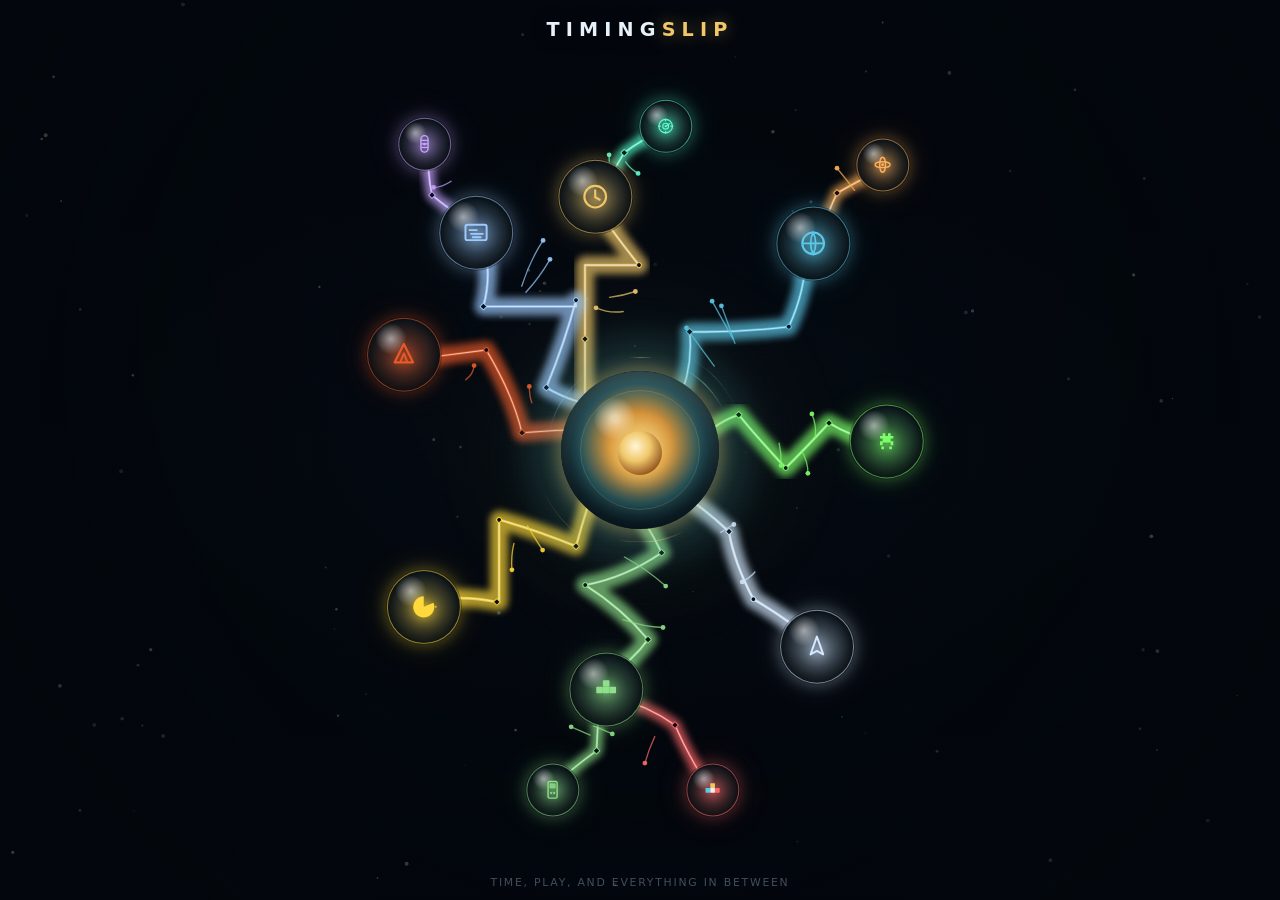
==== living.html @ 0661746f "Add the TimingSlip games site." ====
<!DOCTYPE html>
<html lang="en">
<head>
  <meta charset="UTF-8" />
  <meta name="viewport" content="width=device-width, initial-scale=1, viewport-fit=cover" />
  <meta name="robots" content="noindex, nofollow, noarchive, nosnippet, noimageindex" />
  <meta name="googlebot" content="noindex, nofollow, noarchive, nosnippet, noimageindex" />
  <meta name="description" content="TimingSlip" />
  <meta name="theme-color" content="#03070d" />
  <title>TimingSlip</title>
  <link rel="icon" href="favicon.svg" type="image/svg+xml" />
  <link rel="icon" href="favicon-32.png" type="image/png" sizes="32x32" />
  <link rel="shortcut icon" href="favicon.ico" />
  <link rel="apple-touch-icon" href="apple-touch-icon.png" />
  <style>
    :root {
      --bg: #03070d;
      --text: #e8f0fa;
      --muted: #8aa3bb;
      --accent: #f0c86a;
      --hub: 158px;
      --sat: 74px;
      --r: min(clamp(148px, 28vmin, 270px), calc(50vw - var(--sat) / 2 - 168px), calc(50vh - var(--sat) / 2 - 120px));
      --font: "Segoe UI", system-ui, -apple-system, BlinkMacSystemFont, "Helvetica Neue", sans-serif;
      --safe-t: env(safe-area-inset-top, 0px);
      --safe-b: env(safe-area-inset-bottom, 0px);
      color-scheme: dark;
    }

    *,
    *::before,
    *::after { box-sizing: border-box; }

    html, body {
      margin: 0;
      height: 100%;
      min-height: 100dvh;
      overflow: hidden;
      font-family: var(--font);
      color: var(--text);
      background: var(--bg);
      -webkit-font-smoothing: antialiased;
    }

    .bg-video {
      position: fixed;
      inset: 0;
      width: 100%;
      height: 100%;
      object-fit: cover;
      z-index: 0;
      pointer-events: none;
      opacity: 0.28;
      filter: saturate(0.7) contrast(1.05);
    }

    .bg-wash {
      position: fixed;
      inset: 0;
      z-index: 1;
      pointer-events: none;
      background:
        radial-gradient(ellipse 70% 55% at 50% 48%, rgba(18, 42, 58, 0.15), transparent 58%),
        radial-gradient(circle at 50% 50%, transparent 18%, rgba(3, 7, 13, 0.55) 72%, rgba(3, 7, 13, 0.88) 100%),
        linear-gradient(180deg, rgba(3, 7, 13, 0.35), rgba(3, 7, 13, 0.62));
    }

    .bg-wash::after {
      content: "";
      position: absolute;
      inset: 0;
      opacity: 0.35;
      background-image:
        repeating-linear-gradient(0deg, transparent 0 3px, rgba(90, 160, 190, 0.018) 3px 4px),
        repeating-linear-gradient(90deg, transparent 0 5px, rgba(90, 160, 190, 0.012) 5px 6px);
      mask-image: radial-gradient(circle at 50% 50%, #000 10%, transparent 72%);
    }

    #spores,
    #nervous,
    #probe {
      position: fixed;
      inset: 0;
      width: 100%;
      height: 100%;
      pointer-events: none;
    }

    #spores { z-index: 2; }
    #nervous { z-index: 3; }
    #probe { z-index: 7; }

    .stage {
      position: relative;
      z-index: 4;
      width: 100%;
      height: 100dvh;
      min-height: 100svh;
    }

    .hub {
      position: absolute;
      left: 50%;
      top: 50%;
      width: 0;
      height: 0;
      z-index: 7;
    }

    .hub-orb {
      position: absolute;
      left: 0;
      top: 0;
      width: var(--hub);
      height: var(--hub);
      transform: translate(-50%, -50%) scale(0.72);
      opacity: 0;
      transition: transform 1.1s cubic-bezier(0.16, 1, 0.3, 1), opacity 0.8s ease;
    }

    a.hub-orb {
      display: block;
      color: inherit;
      text-decoration: none;
      cursor: pointer;
    }

    a.hub-orb:visited,
    a.hub-orb:hover,
    a.hub-orb:active {
      color: inherit;
      text-decoration: none;
    }

    a.hub-orb:focus {
      outline: none;
    }

    a.hub-orb:focus-visible {
      outline: 2px solid rgba(240, 200, 106, 0.75);
      outline-offset: 6px;
    }

    body.is-ready .hub-orb,
    .stage.is-ready .hub-orb {
      transform: translate(-50%, -50%) scale(1);
      opacity: 1;
    }

    .hub-corona {
      position: absolute;
      inset: -38%;
      border-radius: 50%;
      background:
        radial-gradient(circle, rgba(240, 200, 106, 0.28) 0%, rgba(70, 180, 190, 0.12) 36%, transparent 68%);
      animation: corona 6.4s ease-in-out infinite;
      pointer-events: none;
    }

    .hub-ring,
    .hub-ring-2 {
      position: absolute;
      border-radius: 50%;
      pointer-events: none;
      border: 1px solid transparent;
    }

    .hub-ring {
      inset: -14px;
      background:
        conic-gradient(from 0deg,
          transparent 0 8%,
          rgba(126, 230, 214, 0.7) 12%,
          transparent 18% 42%,
          rgba(240, 200, 106, 0.75) 48%,
          transparent 54% 78%,
          rgba(110, 180, 255, 0.55) 84%,
          transparent 90%);
      -webkit-mask: radial-gradient(farthest-side, transparent calc(100% - 2px), #000 100%);
              mask: radial-gradient(farthest-side, transparent calc(100% - 2px), #000 100%);
      animation: spin 22s linear infinite;
    }

    .hub-ring-2 {
      inset: -26px;
      background:
        conic-gradient(from 140deg,
          transparent 0 20%,
          rgba(240, 200, 106, 0.35) 24%,
          transparent 30% 68%,
          rgba(90, 210, 200, 0.4) 74%,
          transparent 80%);
      -webkit-mask: radial-gradient(farthest-side, transparent calc(100% - 1.5px), #000 100%);
              mask: radial-gradient(farthest-side, transparent calc(100% - 1.5px), #000 100%);
      animation: spin 38s linear infinite reverse;
      opacity: 0.8;
    }

    .hub-body {
      position: absolute;
      inset: 0;
      border-radius: 50%;
      overflow: hidden;
      background:
        radial-gradient(circle at 34% 30%, rgba(255, 246, 220, 0.7) 0 2%, transparent 14%),
        radial-gradient(circle at 50% 46%, #f4d48a 0%, #d4923a 26%, #24505a 52%, #0a1820 74%, #05090e 100%);
      box-shadow:
        0 0 18px 3px rgba(240, 200, 106, 0.4),
        0 0 64px 16px rgba(64, 170, 180, 0.2),
        0 0 120px 36px rgba(240, 200, 106, 0.08),
        inset 0 -18px 28px rgba(0, 8, 14, 0.45),
        inset 0 10px 18px rgba(255, 236, 190, 0.12);
    }

    .hub-body::after {
      content: "";
      position: absolute;
      inset: 12%;
      border-radius: 50%;
      border: 1px solid rgba(240, 200, 106, 0.18);
      box-shadow: inset 0 0 22px rgba(40, 200, 190, 0.12);
    }

    .hub-core {
      position: absolute;
      left: 50%;
      top: 52%;
      width: 28%;
      height: 28%;
      transform: translate(-50%, -50%);
      border-radius: 50%;
      background:
        radial-gradient(circle at 40% 35%, #fff6d6, #f0c86a 38%, #8a4a18 80%);
      box-shadow:
        0 0 16px 4px rgba(240, 200, 106, 0.7),
        0 0 40px 10px rgba(240, 180, 80, 0.25);
      animation: pulse var(--beat, 3.6s) ease-in-out infinite;
    }

    .hub-speck {
      position: absolute;
      left: 50%;
      top: 50%;
      width: 3px;
      height: 3px;
      border-radius: 50%;
      background: rgba(180, 255, 240, 0.55);
      box-shadow: 0 0 5px rgba(140, 240, 220, 0.45);
      animation: orbit 11s linear infinite;
    }

    .hub-speck:nth-child(2) { animation-duration: 17s; animation-delay: -4s; width: 3px; height: 3px; }
    .hub-speck:nth-child(3) { animation-duration: 13s; animation-delay: -8s; }

    .brand {
      position: absolute;
      left: 50%;
      top: calc(1.15rem + var(--safe-t));
      transform: translateX(-50%);
      text-align: center;
      width: max-content;
      z-index: 7;
      pointer-events: none;
      opacity: 0;
      transition: opacity 0.9s ease 0.35s;
    }

    body.is-ready .brand,
    .stage.is-ready .brand { opacity: 1; }

    .brand h1 {
      margin: 0;
      font-size: clamp(0.86rem, 2.1vw, 1.2rem);
      font-weight: 700;
      letter-spacing: 0.32em;
      text-transform: uppercase;
      text-shadow: 0 2px 16px rgba(0, 0, 0, 0.7);
    }

    .brand h1 span {
      color: var(--accent);
      text-shadow: 0 0 16px rgba(240, 200, 106, 0.45);
    }

    .constellation {
      position: absolute;
      inset: 0;
    }

    .constellation,
    .sat,
    .sat-branch {
      pointer-events: none;
    }

    .sat {
      position: absolute;
      left: 50%;
      top: 50%;
      width: var(--sat);
      height: var(--sat);
      color: inherit;
      text-decoration: none;
      transform: translate(-50%, -50%) rotate(var(--a)) translateY(calc(-1 * var(--r) * var(--rm, 1))) rotate(calc(var(--a) * -1));
      z-index: 6;
    }

    .orb {
      position: absolute;
      inset: 0;
      display: grid;
      place-items: center;
      border-radius: 50%;
      transform: scale(0.35);
      opacity: 0;
      color: var(--c);
      background:
        radial-gradient(circle at 32% 28%, rgba(255, 255, 255, 0.55), transparent 22%),
        radial-gradient(circle at 50% 54%, color-mix(in srgb, var(--c) 55%, #0a1218) 0%, #0a1218 72%);
      border: 1px solid color-mix(in srgb, var(--c) 55%, transparent);
      box-shadow:
        0 0 0 1px rgba(0, 0, 0, 0.35),
        0 0 16px color-mix(in srgb, var(--c) 35%, transparent),
        0 0 36px color-mix(in srgb, var(--c) 14%, transparent),
        inset 0 -10px 16px rgba(0, 0, 0, 0.35);
      transition:
        transform 0.7s cubic-bezier(0.16, 1, 0.3, 1),
        opacity 0.55s ease,
        box-shadow 0.3s ease,
        border-color 0.3s ease;
      transition-delay: var(--d, 0s);
    }

    .orb svg {
      width: 44%;
      height: 44%;
      filter: drop-shadow(0 0 6px color-mix(in srgb, var(--c) 55%, transparent));
    }

    body.is-ready .orb,
    .stage.is-ready .orb {
      transform: scale(1);
      opacity: 1;
    }

    .sat:hover > .orb,
    .sat:focus-visible > .orb,
    .sat-branch:hover .orb,
    .sat-branch:focus-visible .orb {
      transform: scale(1.12);
      border-color: color-mix(in srgb, var(--c) 90%, white);
      box-shadow:
        0 0 0 1px rgba(0, 0, 0, 0.35),
        0 0 22px color-mix(in srgb, var(--c) 60%, transparent),
        0 0 54px color-mix(in srgb, var(--c) 28%, transparent),
        inset 0 -10px 16px rgba(0, 0, 0, 0.3);
      outline: none;
    }

    .sat:focus-visible > .orb,
    .sat-branch:focus-visible .orb {
      outline: 2px solid var(--c);
      outline-offset: 5px;
    }

    .sat:focus,
    .sat-branch:focus {
      outline: none;
    }

    .sat--fork {
      cursor: default;
    }

    .sat--fork:hover,
    .sat--fork:focus-within,
    body[data-focus="tetris"] .sat--fork {
      z-index: 7;
    }

    .sat-branch {
      position: absolute;
      width: calc(var(--sat) * 0.72);
      height: calc(var(--sat) * 0.72);
      color: inherit;
      text-decoration: none;
      z-index: 7;
    }

    .sat-branch[data-fork="gb"] {
      left: calc(50% + var(--sat) * -1.08);
      top: calc(50% + var(--sat) * 1);
    }

    .sat-branch[data-fork="nes"] {
      left: calc(50% + var(--sat) * 1.08);
      top: calc(50% + var(--sat) * 1);
    }

    .sat[data-id="geochron"] > .sat-branch[data-fork="core"] {
      left: calc(50% + var(--sat) * 0.58);
      top: calc(50% - var(--sat) * 1.42);
    }

    .sat[data-id="warp"] > .sat-branch[data-fork="wcore"] {
      left: calc(50% - var(--sat) * 1.06);
      top: calc(50% - var(--sat) * 1.56);
    }

    .sat[data-id="clock"] > .sat-branch[data-fork="busy"] {
      left: calc(50% + var(--sat) * 0.59);
      top: calc(50% - var(--sat) * 1.31);
    }

    .sat-branch-label { display: none; }

    .brand h1 .ch {
      display: inline-block;
      color: inherit;
      text-shadow: inherit;
    }

    .brand h1 .ch.accent {
      color: var(--accent);
      text-shadow: 0 0 16px rgba(240, 200, 106, 0.45);
    }

    .brand.is-slipping {
      transition: none;
    }

    .brand.is-slipping .ch {
      animation: letter-slip 1.85s cubic-bezier(0.22, 0.08, 0.25, 1) forwards;
      animation-delay: var(--ld, 0s);
    }

    .brand.is-gone,
    .footer.is-gone {
      opacity: 0 !important;
      visibility: hidden;
    }

    .orb.is-pop {
      animation: orb-pop 0.62s cubic-bezier(0.2, 0.7, 0.25, 1) forwards;
      transition: none;
    }

    .vein.is-retracting .growing {
      stroke-dashoffset: 1;
      transition: stroke-dashoffset 0.72s cubic-bezier(0.4, 0, 1, 1);
    }

    body.is-grown .vein.is-retracting .growing {
      stroke-dashoffset: 1;
    }

    .vein.is-retracting .vein-flow,
    .vein.is-retracting .node {
      opacity: 0;
      transition: opacity 0.28s ease;
    }

    .vein.is-retracting {
      opacity: 0;
      transition: opacity 0.35s ease 0.4s;
    }

    .vein.life .growing {
      stroke-dasharray: 1;
      stroke-dashoffset: 1;
    }

    .vein.life.is-open .growing {
      stroke-dashoffset: 0;
      transition: stroke-dashoffset var(--gd, 0.95s) cubic-bezier(0.4, 0, 0.2, 1);
    }

    .vein.life.is-open .node {
      opacity: 1;
      transition: opacity 0.4s ease;
      transition-delay: calc(var(--gd, 0.95s) * 0.72);
    }

    .vein.life.is-retracting .growing {
      stroke-dashoffset: 1;
      transition: stroke-dashoffset 0.7s cubic-bezier(0.4, 0, 1, 1);
    }

    .vein.life.is-retracting .node,
    .vein.life.is-retracting .vein-flow {
      opacity: 0;
      transition: opacity 0.25s ease;
    }

    #life {
      position: absolute;
      inset: 0;
      z-index: 6;
      pointer-events: none;
    }

    .life-orb {
      position: absolute;
      width: var(--s, 28px);
      height: var(--s, 28px);
      margin: 0;
      border-radius: 50%;
      transform: translate(-50%, -50%) scale(0.2);
      opacity: 0;
      color: var(--c);
      background:
        radial-gradient(circle at 32% 28%, rgba(255, 255, 255, 0.55), transparent 22%),
        radial-gradient(circle at 50% 54%, color-mix(in srgb, var(--c) 55%, #0a1218) 0%, #0a1218 72%);
      border: 1px solid color-mix(in srgb, var(--c) 55%, transparent);
      box-shadow:
        0 0 0 1px rgba(0, 0, 0, 0.35),
        0 0 14px color-mix(in srgb, var(--c) 35%, transparent),
        0 0 28px color-mix(in srgb, var(--c) 14%, transparent),
        inset 0 -8px 12px rgba(0, 0, 0, 0.35);
    }

    .life-orb.is-in {
      opacity: 1;
      transform: translate(-50%, -50%) scale(1);
      transition:
        transform 0.55s cubic-bezier(0.16, 1, 0.3, 1),
        opacity 0.4s ease;
    }

    .life-orb {
      cursor: pointer;
      pointer-events: auto;
      touch-action: manipulation;
    }

    .life-core {
      position: absolute;
      left: 50%;
      top: 52%;
      width: 34%;
      height: 34%;
      border-radius: 50%;
      transform: translate(-50%, -50%);
      background: radial-gradient(circle at 40% 35%, #fff8e8, var(--c) 46%, transparent 76%);
      box-shadow: 0 0 8px color-mix(in srgb, var(--c) 75%, transparent);
      opacity: 0.8;
      pointer-events: none;
    }

    .life-orb.is-in .life-core {
      animation: life-breathe 4.8s ease-in-out infinite;
      animation-delay: var(--bd, 0s);
    }

    .life-orb.is-pop .life-core { animation: none; }

    .life-orb.is-in::after {
      content: "";
      position: absolute;
      inset: -5px;
      border-radius: 50%;
      border: 1px solid color-mix(in srgb, var(--c) 75%, white);
      opacity: 0;
      pointer-events: none;
      animation: birth-ring 0.9s ease-out;
    }

    .life-orb.is-hot {
      z-index: 2;
      border-color: color-mix(in srgb, var(--c) 90%, white);
      box-shadow:
        0 0 0 1px rgba(0, 0, 0, 0.35),
        0 0 22px color-mix(in srgb, var(--c) 70%, transparent),
        0 0 48px color-mix(in srgb, var(--c) 30%, transparent),
        inset 0 -8px 12px rgba(0, 0, 0, 0.28);
    }

    .life-orb.is-pulse:not(.is-pop) {
      animation: life-pulse 0.6s ease-out;
    }

    .life-orb.is-pop {
      animation: life-pop 0.58s cubic-bezier(0.2, 0.7, 0.25, 1) forwards;
    }

    body[data-focus="colony"] .life-orb { opacity: 0.42; }
    body[data-focus="colony"] .life-orb.is-hot,
    body[data-focus="colony"] .life-orb.is-near { opacity: 1; }

    .tech {
      --c: var(--accent);
      position: fixed;
      z-index: 8;
      width: min(228px, calc(100vw - 28px));
      padding: 0.62rem 0.78rem 0.7rem;
      pointer-events: auto;
      color: var(--text);
      font-family: ui-monospace, "Cascadia Code", "SF Mono", Consolas, monospace;
      background:
        linear-gradient(180deg, rgba(12, 22, 34, 0.55), transparent 40%),
        rgba(5, 10, 16, 0.86);
      border: 1px solid color-mix(in srgb, var(--c) 55%, transparent);
      box-shadow:
        0 0 0 1px rgba(0, 0, 0, 0.45),
        0 14px 40px rgba(0, 0, 0, 0.5),
        0 0 28px color-mix(in srgb, var(--c) 20%, transparent);
      backdrop-filter: blur(12px);
      -webkit-backdrop-filter: blur(12px);
      opacity: 0;
      transform: translateY(8px);
      clip-path: inset(0 100% 0 0);
      transition:
        opacity 0.22s ease,
        transform 0.28s ease,
        clip-path 0.42s cubic-bezier(0.4, 0, 0.2, 1);
    }

    .tech.is-open {
      opacity: 1;
      transform: none;
      clip-path: inset(0 0 0 0);
    }

    .tech.is-out {
      opacity: 0;
      transform: translateY(-6px);
      clip-path: inset(0 0 0 100%);
      transition:
        opacity 0.45s ease,
        transform 0.45s ease,
        clip-path 0.5s ease;
    }

    .tech-k {
      display: block;
      margin-bottom: 0.18rem;
      font-size: 0.58rem;
      letter-spacing: 0.16em;
      text-transform: uppercase;
      color: var(--c);
    }

    .tech-title {
      display: block;
      font-size: 0.78rem;
      font-weight: 700;
      letter-spacing: 0.1em;
      text-transform: uppercase;
    }

    .tech-body {
      margin: 0.32rem 0 0;
      font-size: 0.72rem;
      line-height: 1.45;
      color: var(--muted);
      white-space: pre-line;
    }

    .tech::before,
    .tech::after {
      content: "";
      position: absolute;
      width: 11px;
      height: 11px;
      pointer-events: none;
    }

    .tech::before {
      top: -1px;
      left: -1px;
      border-top: 2px solid var(--c);
      border-left: 2px solid var(--c);
      box-shadow: 0 0 8px color-mix(in srgb, var(--c) 45%, transparent);
    }

    .tech::after {
      right: -1px;
      bottom: -1px;
      border-right: 2px solid var(--c);
      border-bottom: 2px solid var(--c);
      box-shadow: 0 0 8px color-mix(in srgb, var(--c) 45%, transparent);
    }

    #readout {
      --c: var(--accent);
      position: fixed;
      z-index: 8;
      width: min(272px, calc(100vw - 28px));
      padding: 0.78rem 0.95rem 0.88rem;
      pointer-events: none;
      color: var(--text);
      background:
        linear-gradient(180deg, rgba(12, 22, 34, 0.55), transparent 40%),
        rgba(5, 10, 16, 0.86);
      border: 1px solid color-mix(in srgb, var(--c) 55%, transparent);
      box-shadow:
        0 0 0 1px rgba(0, 0, 0, 0.45),
        0 14px 40px rgba(0, 0, 0, 0.5),
        0 0 28px color-mix(in srgb, var(--c) 20%, transparent);
      backdrop-filter: blur(12px);
      -webkit-backdrop-filter: blur(12px);
      opacity: 0;
      visibility: hidden;
      transform: translateY(8px);
      clip-path: inset(0 100% 0 0);
    }

    #readout.is-open {
      opacity: 1;
      visibility: visible;
      transform: none;
      clip-path: inset(0 0 0 0);
      transition:
        opacity 0.22s ease,
        transform 0.28s ease,
        clip-path 0.42s cubic-bezier(0.4, 0, 0.2, 1);
    }

    #readout::before,
    #readout::after {
      content: "";
      position: absolute;
      width: 11px;
      height: 11px;
      pointer-events: none;
    }

    #readout::before {
      top: -1px;
      left: -1px;
      border-top: 2px solid var(--c);
      border-left: 2px solid var(--c);
      box-shadow: 0 0 8px color-mix(in srgb, var(--c) 45%, transparent);
    }

    #readout::after {
      right: -1px;
      bottom: -1px;
      border-right: 2px solid var(--c);
      border-bottom: 2px solid var(--c);
      box-shadow: 0 0 8px color-mix(in srgb, var(--c) 45%, transparent);
    }

    .readout-kind {
      display: block;
      margin-bottom: 0.22rem;
      font-size: 0.62rem;
      letter-spacing: 0.16em;
      text-transform: uppercase;
      color: var(--c);
    }

    .readout-title {
      display: block;
      font-size: 1.02rem;
      font-weight: 700;
      letter-spacing: 0.08em;
      text-transform: uppercase;
    }

    .readout-desc {
      margin: 0.38rem 0 0;
      font-size: 0.84rem;
      line-height: 1.4;
      color: var(--muted);
      min-height: 3.6em;
    }

    #readout.is-title-only {
      padding-bottom: 0.72rem;
    }

    #readout.is-title-only .readout-kind,
    #readout.is-title-only .readout-desc {
      display: none;
      margin: 0;
      min-height: 0;
    }

    .readout-desc.is-typing::after {
      content: "▋";
      margin-left: 1px;
      color: var(--c);
      animation: blink 0.8s step-end infinite;
    }

    .probe-glow,
    .probe-body,
    .probe-core {
      fill: none;
      stroke-linecap: square;
      stroke-linejoin: miter;
    }

    .probe-glow { opacity: 0.55; }
    .probe-line {
      stroke-dasharray: 1;
      stroke-dashoffset: 1;
    }
    .probe-line.is-on {
      stroke-dashoffset: 0;
      transition: stroke-dashoffset 0.38s cubic-bezier(0.4, 0, 0.2, 1);
    }

    .footer {
      position: fixed;
      left: 0;
      right: 0;
      bottom: calc(0.7rem + var(--safe-b));
      z-index: 4;
      margin: 0;
      text-align: center;
      font-size: 0.68rem;
      letter-spacing: 0.16em;
      text-transform: uppercase;
      color: rgba(154, 176, 200, 0.42);
      pointer-events: none;
      transition: opacity 0.25s ease;
    }

    body[data-focus] .footer { opacity: 0; }

    .noscript {
      position: relative;
      z-index: 8;
      max-width: 28rem;
      margin: 2rem auto;
      padding: 1rem;
      color: var(--text);
    }

    .noscript a { color: var(--accent); }

    /* Veins live in #nervous (sibling of .stage), so state lives on body */
    .vein { opacity: 0.96; transition: opacity 0.35s ease, filter 0.35s ease; }
    body[data-focus] .vein {
      opacity: 0.18;
      filter: saturate(0.45);
    }
    body[data-focus] .vein.is-hot {
      opacity: 1;
      filter: none;
    }

    .vein-glow {
      fill: none;
      stroke-linecap: round;
      stroke-linejoin: round;
      opacity: 0.7;
    }

    .vein-body,
    .vein-core,
    .capillary {
      fill: none;
      stroke-linecap: round;
      stroke-linejoin: round;
    }

    .vein-flow {
      fill: none;
      stroke-linecap: round;
      stroke-dasharray: 7 26;
      opacity: 0;
    }

    body.is-flowing .vein-flow {
      opacity: 0.95;
      animation: flow 3.8s linear infinite;
    }

    body[data-focus] .vein.is-hot .vein-flow {
      animation-duration: 1.8s;
      opacity: 1;
    }

    .vein.is-surge .vein-flow {
      animation-duration: 1.05s;
      opacity: 1;
    }

    .growing {
      stroke-dasharray: 1;
      stroke-dashoffset: 1;
    }

    body.is-grown .growing {
      stroke-dashoffset: 0;
      transition: stroke-dashoffset 1.35s cubic-bezier(0.4, 0, 0.2, 1);
      transition-delay: var(--gd, 0s);
    }

    .node {
      opacity: 0;
    }

    body.is-grown .node {
      opacity: 1;
      transition: opacity 0.5s ease;
      transition-delay: calc(var(--gd, 0s) + 0.8s);
    }

    body.is-grown .vein.life .growing {
      stroke-dashoffset: 1;
      transition: none;
    }

    body.is-grown .vein.life.is-open .growing {
      stroke-dashoffset: 0;
      transition: stroke-dashoffset var(--gd, 0.95s) cubic-bezier(0.4, 0, 0.2, 1);
    }

    body.is-grown .vein.life .node {
      opacity: 0;
      transition: none;
    }

    body.is-grown .vein.life.is-open .node {
      opacity: 1;
      transition: opacity 0.4s ease;
      transition-delay: calc(var(--gd, 0.95s) * 0.7);
    }

    body.is-grown .vein.life.is-retracting .growing {
      stroke-dashoffset: 1;
      transition: stroke-dashoffset 0.7s cubic-bezier(0.4, 0, 1, 1);
    }

    body.is-grown .vein.life.is-retracting .node {
      opacity: 0;
      transition: opacity 0.25s ease;
    }

    @keyframes spin { to { transform: rotate(360deg); } }

    @keyframes pulse {
      0%, 100% { transform: translate(-50%, -50%) scale(1); opacity: 1; }
      50% { transform: translate(-50%, -50%) scale(1.14); opacity: 0.88; }
    }

    @keyframes corona {
      0%, 100% { transform: scale(1); opacity: 0.85; }
      50% { transform: scale(1.08); opacity: 1; }
    }

    @keyframes orbit {
      from { transform: rotate(0deg) translateX(42px) rotate(0deg); }
      to { transform: rotate(360deg) translateX(42px) rotate(-360deg); }
    }

    @keyframes flow { to { stroke-dashoffset: -132; } }
    @keyframes blink { 50% { opacity: 0; } }

    @keyframes letter-slip {
      0% {
        opacity: 1;
        filter: blur(0);
        transform: translate(0, 0) rotate(0deg);
      }
      42% {
        opacity: 0.72;
        filter: blur(0.6px);
        transform: translate(var(--sx), var(--sy)) rotate(var(--sr));
      }
      100% {
        opacity: 0;
        filter: blur(8px);
        transform: translate(var(--ex), var(--ey)) rotate(var(--er));
      }
    }

    @keyframes orb-pop {
      0% { transform: scale(1); opacity: 1; filter: blur(0); }
      22% { transform: scale(1.18); opacity: 1; filter: blur(0); }
      100% { transform: scale(0.08); opacity: 0; filter: blur(4px); }
    }

    @keyframes life-pop {
      0% { transform: translate(-50%, -50%) scale(1); opacity: 1; filter: blur(0); }
      22% { transform: translate(-50%, -50%) scale(1.22); opacity: 1; }
      100% { transform: translate(-50%, -50%) scale(0.08); opacity: 0; filter: blur(4px); }
    }

    @keyframes life-breathe {
      0%, 100% { transform: translate(-50%, -50%) scale(1); opacity: 0.72; }
      50% { transform: translate(-50%, -50%) scale(1.38); opacity: 1; }
    }

    @keyframes birth-ring {
      0% { transform: scale(0.55); opacity: 0.85; }
      100% { transform: scale(1.85); opacity: 0; }
    }

    @keyframes life-pulse {
      0% { filter: brightness(1); }
      35% { filter: brightness(1.75); }
      100% { filter: brightness(1); }
    }

    @keyframes hub-flare {
      0% {
        box-shadow:
          0 0 18px 3px rgba(240, 200, 106, 0.4),
          0 0 64px 16px rgba(64, 170, 180, 0.2),
          0 0 120px 36px rgba(240, 200, 106, 0.08),
          inset 0 -18px 28px rgba(0, 8, 14, 0.45),
          inset 0 10px 18px rgba(255, 236, 190, 0.12);
      }
      40% {
        box-shadow:
          0 0 28px 8px rgba(240, 200, 106, 0.78),
          0 0 90px 26px rgba(64, 170, 180, 0.42),
          0 0 150px 42px rgba(240, 200, 106, 0.2),
          inset 0 -18px 28px rgba(0, 8, 14, 0.45),
          inset 0 10px 18px rgba(255, 236, 190, 0.2);
      }
      100% {
        box-shadow:
          0 0 18px 3px rgba(240, 200, 106, 0.4),
          0 0 64px 16px rgba(64, 170, 180, 0.2),
          0 0 120px 36px rgba(240, 200, 106, 0.08),
          inset 0 -18px 28px rgba(0, 8, 14, 0.45),
          inset 0 10px 18px rgba(255, 236, 190, 0.12);
      }
    }

    .hub-orb.is-flare .hub-body { animation: hub-flare 0.72s ease-out; }

    @media (max-width: 720px) {
      :root {
        --hub: 104px;
        --sat: 56px;
        --r: min(clamp(136px, 21vh, 228px), calc(50vw - var(--sat) / 2 - 36px), calc(50vh - var(--sat) / 2 - 110px));
      }
      .sat[data-id="doom"],
      .sat[data-id="pacman"],
      .sat[data-id="invaders"],
      .sat[data-id="warp"] { --rm: 0.9; }
      .sat-branch[data-fork="gb"] {
        left: calc(50% + var(--sat) * -1);
        top: calc(50% + var(--sat) * 0.92);
      }
      .sat-branch[data-fork="nes"] {
        left: calc(50% + var(--sat) * 1);
        top: calc(50% + var(--sat) * 0.92);
      }
      .sat[data-id="geochron"] > .sat-branch[data-fork="core"] {
        left: calc(50% + var(--sat) * 0.72);
        top: calc(50% - var(--sat) * 1.22);
      }
      .sat[data-id="warp"] > .sat-branch[data-fork="wcore"] {
        left: calc(50% - var(--sat) * 1.18);
        top: calc(50% - var(--sat) * 1.98);
      }
      #readout { width: min(320px, calc(100vw - 28px)); }
      @keyframes orbit {
        from { transform: rotate(0deg) translateX(30px) rotate(0deg); }
        to { transform: rotate(360deg) translateX(30px) rotate(-360deg); }
      }
    }

    @media (max-width: 420px) {
      :root {
        --hub: 88px;
        --sat: 50px;
        --r: min(clamp(120px, 20vh, 196px), calc(50vw - var(--sat) / 2 - 36px), calc(50vh - var(--sat) / 2 - 130px));
      }
    }

    @media (max-height: 620px) and (max-width: 720px) {
      :root {
        --hub: 86px;
        --sat: 48px;
        --r: min(clamp(108px, 28vmin, 150px), calc(50vw - var(--sat) / 2 - 36px), calc(50vh - var(--sat) / 2 - 96px));
      }
    }

    @media (max-height: 500px) and (orientation: landscape) {
      :root {
        --hub: 72px;
        --sat: 42px;
        --r: min(clamp(90px, 13vw, 136px), calc(50vh - var(--sat) / 2 - 24px));
      }
      .brand { display: none; }
      .footer { display: none; }
      .brand.is-slipping .ch { animation: none; opacity: 0; }
      .sat-branch[data-fork="gb"] {
        left: calc(50% + var(--sat) * -1.28);
        top: calc(50% + var(--sat) * 0.22);
      }
      .sat-branch[data-fork="nes"] {
        left: calc(50% + var(--sat) * 1.28);
        top: calc(50% + var(--sat) * 0.22);
      }
      .sat[data-id="geochron"] > .sat-branch[data-fork="core"] {
        left: calc(50% + var(--sat) * 1.05);
        top: calc(50% - var(--sat) * 0.08);
      }
      .sat-branch-label { display: none; }
    }

    @media (prefers-reduced-motion: reduce) {
      *,
      *::before,
      *::after {
        animation: none !important;
        transition: none !important;
      }
      .hub-orb {
        transform: translate(-50%, -50%) scale(1);
        opacity: 1;
      }
      body.is-ready .orb,
      .stage.is-ready .orb {
        transform: scale(1);
        opacity: 1;
      }
      .growing { stroke-dashoffset: 0; }
      .node, .brand { opacity: 1; }
      .vein-flow { opacity: 0 !important; }
      #readout.is-open {
        clip-path: none;
        transform: none;
      }
      .probe-line { stroke-dashoffset: 0; }
    }
  </style>
</head>
<body>
  <video class="bg-video" autoplay muted loop playsinline aria-hidden="true">
    <source src="background.mp4" type="video/mp4" />
  </video>
  <div class="bg-wash" aria-hidden="true"></div>
  <canvas id="spores" aria-hidden="true"></canvas>
  <svg id="nervous" aria-hidden="true"></svg>
  <svg id="probe" aria-hidden="true"></svg>

  <main class="stage" id="stage">
    <header class="brand">
      <h1>Timing<span>Slip</span></h1>
    </header>

    <div class="hub">
      <a class="hub-orb" href="index.html" rel="nofollow" aria-label="Home">
        <div class="hub-corona"></div>
        <div class="hub-ring"></div>
        <div class="hub-ring-2"></div>
        <div class="hub-body">
          <div class="hub-speck"></div>
          <div class="hub-speck"></div>
          <div class="hub-speck"></div>
          <div class="hub-core"></div>
        </div>
      </a>
    </div>

    <div class="constellation" aria-hidden="true">
      <div class="sat sat--fork" data-id="clock"
         style="--a:-10deg; --rm:1.02; --c:#f0c86a; --d:0.45s">
        <span class="orb">
          <svg viewBox="0 0 24 24" fill="none" aria-hidden="true">
            <circle cx="12" cy="12" r="8.2" stroke="currentColor" stroke-width="1.6"/>
            <path d="M12 7.2v5.1l3.4 2" stroke="currentColor" stroke-width="1.6" stroke-linecap="round"/>
          </svg>
        </span>
        <div class="sat-branch" data-fork="busy" style="--c:#5cffd0; --d:0.62s">
          <span class="orb">
            <svg viewBox="0 0 24 24" fill="none" aria-hidden="true">
              <circle cx="12" cy="12" r="7.2" stroke="currentColor" stroke-width="1.35"/>
              <circle cx="12" cy="12" r="3.1" stroke="currentColor" stroke-width="1.15"/>
              <path d="M12 4.4v2.1M12 17.5v2.1M4.4 12h2.1M17.5 12h2.1" stroke="currentColor" stroke-width="1.25" stroke-linecap="round"/>
              <path d="M12 12 16.6 9.2" stroke="currentColor" stroke-width="1.25" stroke-linecap="round"/>
              <circle cx="12" cy="12" r="1.05" fill="currentColor"/>
            </svg>
          </span>
        </div>
      </div>

      <div class="sat sat--fork" data-id="geochron"
         style="--a:40deg; --rm:1.07; --c:#5ec8e8; --d:0.56s">
        <span class="orb">
          <svg viewBox="0 0 24 24" fill="none" aria-hidden="true">
            <circle cx="12" cy="12" r="8.2" stroke="currentColor" stroke-width="1.6"/>
            <path d="M12 3.8a10 14 0 0 0 0 16.4A10 14 0 0 0 12 3.8Z" stroke="currentColor" stroke-width="1.3"/>
            <path d="M4.2 12h15.6" stroke="currentColor" stroke-width="1.3"/>
          </svg>
        </span>
        <div class="sat-branch" data-fork="core" style="--c:#ffb15a; --d:0.74s">
          <span class="orb">
            <svg viewBox="0 0 24 24" fill="none" aria-hidden="true">
              <ellipse cx="12" cy="12" rx="8" ry="3.1" stroke="currentColor" stroke-width="1.45"/>
              <ellipse cx="12" cy="12" rx="3.1" ry="8" stroke="currentColor" stroke-width="1.45"/>
              <circle cx="12" cy="12" r="1.45" fill="currentColor"/>
            </svg>
          </span>
        </div>
      </div>

      <div class="sat" data-id="invaders"
         style="--a:88deg; --rm:0.98; --c:#7dff6a; --d:0.67s">
        <span class="orb">
          <svg viewBox="0 0 24 24" aria-hidden="true">
            <path fill="currentColor" d="M7 8h2V6h2v2h2V6h2v2h2v2h-2v2h2v3h-2v-2H9v2H7v-3h2v-2H7V8zm2 2h2v2H9v-2zm4 0h2v2h-2v-2zM8 16h2v2H8v-2zm6 0h2v2h-2v-2z"/>
          </svg>
        </span>
      </div>

      <div class="sat" data-id="asteroids"
         style="--a:138deg; --rm:1.05; --c:#d4e8ff; --d:0.78s">
        <span class="orb">
          <svg viewBox="0 0 24 24" fill="none" aria-hidden="true">
            <path d="M12 4.5 16.8 18l-4.8-2.6L7.2 18 12 4.5Z" stroke="currentColor" stroke-width="1.5" stroke-linejoin="round"/>
          </svg>
        </span>
      </div>

      <div class="sat sat--fork" data-id="tetris"
         style="--a:188deg; --rm:0.96; --c:#8ee08a; --d:0.89s">
        <span class="orb">
          <svg viewBox="0 0 24 24" aria-hidden="true">
            <rect x="4.5" y="10" width="5" height="5" rx="0.6" fill="currentColor"/>
            <rect x="9.5" y="10" width="5" height="5" rx="0.6" fill="currentColor"/>
            <rect x="14.5" y="10" width="5" height="5" rx="0.6" fill="currentColor"/>
            <rect x="9.5" y="5" width="5" height="5" rx="0.6" fill="currentColor"/>
          </svg>
        </span>
        <div class="sat-branch" data-fork="gb" style="--c:#8ee08a; --d:1.12s">
          <span class="orb">
            <svg viewBox="0 0 24 24" fill="none" aria-hidden="true">
              <rect x="7.2" y="3.2" width="9.6" height="17.6" rx="1.5" stroke="currentColor" stroke-width="1.5"/>
              <rect x="8.7" y="5.1" width="6.6" height="5.4" rx="0.5" fill="currentColor" opacity="0.85"/>
              <circle cx="10.4" cy="15.4" r="1.15" fill="currentColor"/>
              <circle cx="13.6" cy="15.4" r="1.15" fill="currentColor"/>
            </svg>
          </span>
        </div>
        <div class="sat-branch" data-fork="nes" style="--c:#ff6b6b; --d:1.2s">
          <span class="orb">
            <svg viewBox="0 0 24 24" aria-hidden="true">
              <rect x="4.5" y="10" width="5" height="5" rx="0.6" fill="#5ec8e8"/>
              <rect x="9.5" y="10" width="5" height="5" rx="0.6" fill="#f4f0e6"/>
              <rect x="14.5" y="10" width="5" height="5" rx="0.6" fill="#ff6b6b"/>
              <rect x="9.5" y="5" width="5" height="5" rx="0.6" fill="#f0c86a"/>
            </svg>
          </span>
        </div>
      </div>

      <div class="sat" data-id="pacman"
         style="--a:234deg; --rm:1.06; --c:#ffd93b; --d:1s">
        <span class="orb">
          <svg viewBox="0 0 24 24" aria-hidden="true">
            <path fill="currentColor" d="M12 4a8 8 0 1 0 7.4 4.9L12 12V4Z"/>
            <circle cx="18.2" cy="12" r="1.05" fill="currentColor"/>
            <circle cx="21.1" cy="12" r="0.75" fill="currentColor" opacity="0.75"/>
          </svg>
        </span>
      </div>

      <div class="sat" data-id="doom"
         style="--a:292deg; --rm:1.01; --c:#e85a2a; --d:1.11s">
        <span class="orb">
          <svg viewBox="0 0 24 24" fill="none" aria-hidden="true">
            <path d="M5 18 12 4l7 14H5Z" stroke="currentColor" stroke-width="1.6" stroke-linejoin="round"/>
            <path d="M9.2 18 12 11.2 14.8 18" stroke="currentColor" stroke-width="1.4" stroke-linejoin="round"/>
          </svg>
        </span>
      </div>

      <div class="sat sat--fork" data-id="warp"
         style="--a:323deg; --rm:1.08; --c:#9ecbff; --d:1.22s">
        <span class="orb">
          <svg viewBox="0 0 24 24" fill="none" aria-hidden="true">
            <rect x="4" y="6.2" width="16" height="11.6" rx="1.4" stroke="currentColor" stroke-width="1.5"/>
            <path d="M7 10.2h5.5M8.2 13h9M9.5 15.6h6" stroke="currentColor" stroke-width="1.4" stroke-linecap="round"/>
          </svg>
        </span>
        <div class="sat-branch" data-fork="wcore" style="--c:#c9a6ff; --d:1.38s">
          <span class="orb">
            <svg viewBox="0 0 24 24" fill="none" aria-hidden="true">
              <rect x="8.2" y="3.2" width="7.6" height="17.6" rx="3.8" stroke="currentColor" stroke-width="1.45"/>
              <path d="M8.2 8.2h7.6M8.2 12h7.6M8.2 15.8h7.6" stroke="currentColor" stroke-width="1.25"/>
              <circle cx="12" cy="12" r="1.35" fill="currentColor"/>
            </svg>
          </span>
        </div>
      </div>
    </div>
    <div id="life" aria-hidden="true"></div>
  </main>

  <div id="tech-root" aria-hidden="true"></div>

  <p class="footer">Time, play, and everything in between</p>

  <noscript>
    <div class="noscript">
      <p>TimingSlip</p>
    </div>
  </noscript>

  <script>
    (function () {
      const reduce = window.matchMedia("(prefers-reduced-motion: reduce)").matches;
      const root = document.body;
      const stage = document.getElementById("stage");
      const svg = document.getElementById("nervous");
      const canvas = document.getElementById("spores");
      const sats = Array.from(document.querySelectorAll(".sat"));
      const hubEl = document.querySelector(".hub-body");
      const brand = document.querySelector(".brand");
      const footer = document.querySelector(".footer");
      const lifeLayer = document.getElementById("life");
      const techRoot = document.getElementById("tech-root");
      const probe = document.getElementById("probe");
      const finePointer = window.matchMedia("(pointer: fine)").matches;
      const coarse = window.matchMedia("(pointer: coarse)").matches;
      const NS = "http://www.w3.org/2000/svg";
      const PALETTE = ["#f0c86a", "#5ec8e8", "#7dff6a", "#d4e8ff", "#8ee08a", "#ffd93b", "#e85a2a", "#c9a6ff", "#7ee6d6", "#ff9b6a"];

      let grownOnce = false;
      let resizeTimer = 0;
      let phase = "intro";
      let lifeTimer = 0;
      let seq = 1;
      let hubNode = null;
      let focused = null;
      let driftOn = false;
      let flareTimer = 0;
      let burst = function () {};
      const nodes = [];
      const edges = [];

      function wait(ms) {
        return new Promise(function (resolve) { window.setTimeout(resolve, ms); });
      }

      function hashStr(s) {
        let h = 2166136261;
        for (let i = 0; i < s.length; i++) {
          h ^= s.charCodeAt(i);
          h = Math.imul(h, 16777619);
        }
        return h >>> 0;
      }

      function rng(seed) {
        let a = seed || 1;
        return function () {
          a |= 0;
          a = (a + 0x6d2b79f5) | 0;
          let t = Math.imul(a ^ (a >>> 15), 1 | a);
          t = (t + Math.imul(t ^ (t >>> 7), 61 | t)) ^ t;
          return ((t ^ (t >>> 14)) >>> 0) / 4294967296;
        };
      }

      function cssColor(el) {
        return getComputedStyle(el).getPropertyValue("--c").trim() || "#9ad";
      }

      function centerOf(el) {
        const r = el.getBoundingClientRect();
        return { x: r.left + r.width / 2, y: r.top + r.height / 2, r: Math.min(r.width, r.height) / 2 };
      }

      function tendril(id, x1, y1, x2, y2, hub) {
        const r = rng(hashStr(id + ":v3"));
        const dx = x2 - x1;
        const dy = y2 - y1;
        const len = Math.hypot(dx, dy) || 1;
        const tx = dx / len;
        const ty = dy / len;
        const nx = -ty;
        const ny = tx;
        const keepOut = hub.r + 18;
        const maxSpread = Math.min(14 + r() * 42, len * 0.2);

        function away(x, y) {
          const ox = x - hub.x;
          const oy = y - hub.y;
          const d = Math.hypot(ox, oy) || 1;
          if (d >= keepOut) return { x: x, y: y };
          return { x: hub.x + (ox / d) * keepOut, y: hub.y + (oy / d) * keepOut };
        }

        const waves = len < 150 ? 1 : 2 + Math.floor(r() * 2);
        const points = [{ x: x1, y: y1 }];
        for (let i = 1; i <= waves; i++) {
          const t = i / (waves + 1);
          const side = (i % 2 === 0 ? 1 : -1) * (0.65 + r() * 0.5);
          let x = x1 + dx * t + nx * side * maxSpread;
          let y = y1 + dy * t + ny * side * maxSpread;
          if (r() > 0.42) {
            const g = 9;
            if (r() > 0.5) x = Math.round(x / g) * g;
            else y = Math.round(y / g) * g;
          }
          points.push(away(x, y));
        }
        points.push({ x: x2, y: y2 });

        let d = "M " + points[0].x.toFixed(1) + " " + points[0].y.toFixed(1);
        for (let i = 1; i < points.length; i++) {
          const p0 = points[i - 1];
          const p1 = points[i];
          const allowJog = len > 190 && i < points.length - 1 && r() > 0.7;
          if (allowJog) {
            const horizFirst = r() > 0.5;
            const mid = away(horizFirst ? p1.x : p0.x, horizFirst ? p0.y : p1.y);
            d += " L " + mid.x.toFixed(1) + " " + mid.y.toFixed(1) + " L " + p1.x.toFixed(1) + " " + p1.y.toFixed(1);
          } else {
            const cdx = p1.x - p0.x;
            const cdy = p1.y - p0.y;
            const cl = Math.hypot(cdx, cdy) || 1;
            const ox = (-cdy / cl) * (r() - 0.5) * Math.min(36, len * 0.12);
            const oy = (cdx / cl) * (r() - 0.5) * Math.min(36, len * 0.12);
            const c = away((p0.x + p1.x) / 2 + ox, (p0.y + p1.y) / 2 + oy);
            d += " Q " + c.x.toFixed(1) + " " + c.y.toFixed(1) + " " + p1.x.toFixed(1) + " " + p1.y.toFixed(1);
          }
        }

        const branches = [];
        const nB = len < 150 ? 1 + Math.floor(r() * 2) : len < 230 ? 2 + Math.floor(r() * 2) : 3 + Math.floor(r() * 2);
        const maxBlen = Math.min(14 + r() * 34, len * 0.24);
        for (let i = 0; i < nB; i++) {
          const t = 0.28 + r() * 0.46;
          const bx = x1 + dx * t + nx * (r() - 0.5) * 18;
          const by = y1 + dy * t + ny * (r() - 0.5) * 18;
          const side = r() < 0.5 ? -1 : 1;
          const ex = bx + nx * side * maxBlen + tx * (r() - 0.2) * maxBlen;
          const ey = by + ny * side * maxBlen + ty * (r() - 0.2) * maxBlen;
          const cx = (bx + ex) / 2 + tx * 8 * (r() - 0.5);
          const cy = (by + ey) / 2 + ty * 8 * (r() - 0.5);
          branches.push({
            d: "M " + bx.toFixed(1) + " " + by.toFixed(1) + " Q " + cx.toFixed(1) + " " + cy.toFixed(1) + " " + ex.toFixed(1) + " " + ey.toFixed(1),
            tip: { x: ex, y: ey }
          });
        }

        return { d: d, branches: branches, points: points };
      }

      function el(name, attrs) {
        const node = document.createElementNS(NS, name);
        for (const k in attrs) node.setAttribute(k, attrs[k]);
        return node;
      }

      function sizeSvg() {
        const w = window.innerWidth;
        const h = window.innerHeight;
        svg.setAttribute("viewBox", "0 0 " + w + " " + h);
        svg.setAttribute("width", w);
        svg.setAttribute("height", h);
      }

      function ensureDefs() {
        if (svg.querySelector("#vein-soft")) return;
        const defs = el("defs", {});
        const blur = el("filter", { id: "vein-soft", x: "-20%", y: "-20%", width: "140%", height: "140%" });
        blur.appendChild(el("feGaussianBlur", { in: "SourceGraphic", stdDeviation: "3.6" }));
        defs.appendChild(blur);
        svg.insertBefore(defs, svg.firstChild);
      }

      function draw() {
        sizeSvg();
        while (svg.firstChild) svg.removeChild(svg.firstChild);
        ensureDefs();

        const hub = centerOf(hubEl);
        const delayStep = 0.11;

        sats.forEach(function (sat, i) {
          const id = sat.dataset.id;
          const color = cssColor(sat);
          const orb = sat.querySelector(":scope > .orb") || sat.querySelector(".orb");
          const dest = centerOf(orb);
          const vx = dest.x - hub.x;
          const vy = dest.y - hub.y;
          const dist = Math.hypot(vx, vy) || 1;
          const ux = vx / dist;
          const uy = vy / dist;
          const x1 = hub.x + ux * (hub.r - 2);
          const y1 = hub.y + uy * (hub.r - 2);
          const x2 = dest.x - ux * (dest.r - 1);
          const y2 = dest.y - uy * (dest.r - 1);
          const spec = tendril(id, x1, y1, x2, y2, hub);
          const gd = (0.18 + i * delayStep).toFixed(2) + "s";
          paintVein(id, "", spec, color, gd, x2, y2, 18, 2.6, 1.05, 3.2);

          if (sat.classList.contains("sat--fork")) {
            sat.querySelectorAll(".sat-branch").forEach(function (br, bi) {
              const colorB = cssColor(br);
              const destB = centerOf(br.querySelector(".orb"));
              const vxB = destB.x - dest.x;
              const vyB = destB.y - dest.y;
              const distB = Math.hypot(vxB, vyB) || 1;
              const uxB = vxB / distB;
              const uyB = vyB / distB;
              const x1b = dest.x + uxB * (dest.r - 1);
              const y1b = dest.y + uyB * (dest.r - 1);
              const x2b = destB.x - uxB * (destB.r - 1);
              const y2b = destB.y - uyB * (destB.r - 1);
              const specB = tendril(id + ":" + (br.dataset.fork || bi), x1b, y1b, x2b, y2b, dest);
              const gdB = (0.18 + i * delayStep + 0.32 + bi * 0.08).toFixed(2) + "s";
              paintVein(id, br.dataset.fork || "", specB, colorB, gdB, x2b, y2b, 12, 2.1, 0.9, 2.6);
            });
          }
        });

        if (grownOnce || reduce) {
          root.classList.add("is-grown");
          stage.classList.add("is-grown");
          if (!reduce) {
            root.classList.add("is-flowing");
            stage.classList.add("is-flowing");
          }
        }
      }

      function paintVein(id, fork, spec, color, gd, x2, y2, glowW, bodyW, coreW, tipR) {
        const g = el("g", { class: "vein", "data-id": id, style: "--gd:" + gd });
        if (fork) g.setAttribute("data-fork", fork);
        g.appendChild(el("path", {
          class: "vein-glow growing",
          "data-part": "main",
          d: spec.d,
          stroke: color,
          "stroke-width": String(glowW),
          filter: "url(#vein-soft)",
          pathLength: "1"
        }));
        g.appendChild(el("path", {
          class: "vein-body growing",
          "data-part": "main",
          d: spec.d,
          stroke: color,
          "stroke-width": String(bodyW),
          "stroke-opacity": "0.92",
          pathLength: "1"
        }));
        g.appendChild(el("path", {
          class: "vein-core growing",
          "data-part": "main",
          d: spec.d,
          stroke: "#f6fbff",
          "stroke-width": String(coreW),
          "stroke-opacity": "0.72",
          pathLength: "1"
        }));
        g.appendChild(el("path", {
          class: "vein-flow",
          "data-part": "main",
          d: spec.d,
          stroke: color,
          "stroke-width": String(bodyW)
        }));
        spec.branches.forEach(function (br) {
          g.appendChild(el("path", {
            class: "capillary growing",
            "data-part": "cap",
            d: br.d,
            stroke: color,
            "stroke-width": "1.35",
            "stroke-opacity": "0.75",
            pathLength: "1"
          }));
          g.appendChild(el("circle", {
            class: "node",
            "data-part": "capnode",
            cx: br.tip.x.toFixed(1),
            cy: br.tip.y.toFixed(1),
            r: "2.4",
            fill: color,
            "fill-opacity": "0.95"
          }));
        });
        spec.points.slice(1, -1).forEach(function (p, pi) {
          const diamond = el("rect", {
            class: "node",
            "data-part": "joint",
            x: (p.x - 2.4).toFixed(1),
            y: (p.y - 2.4).toFixed(1),
            width: "4.8",
            height: "4.8",
            rx: pi % 2 === 0 ? "0.4" : "2.4",
            fill: "#071018",
            stroke: color,
            "stroke-width": "1"
          });
          diamond.setAttribute("transform", "rotate(45 " + p.x.toFixed(1) + " " + p.y.toFixed(1) + ")");
          g.appendChild(diamond);
        });
        g.appendChild(el("circle", {
          class: "node",
          "data-part": "tip",
          cx: x2.toFixed(1),
          cy: y2.toFixed(1),
          r: String(tipR),
          fill: "none",
          stroke: color,
          "stroke-width": "1.2"
        }));
        svg.appendChild(g);
        return g;
      }

      function slipBrand() {
        const h1 = brand.querySelector("h1");
        if (!h1 || brand.classList.contains("is-slipping")) return;
        function addChars(word, accent, base) {
          word.split("").forEach(function (ch, i) {
            const s = document.createElement("span");
            s.className = accent ? "ch accent" : "ch";
            s.textContent = ch;
            const dx = (Math.random() - 0.5) * 96;
            const dy = -14 - Math.random() * 72;
            const rot = (Math.random() - 0.5) * 40;
            s.style.setProperty("--ld", (base + i * 0.075) + "s");
            s.style.setProperty("--sx", (dx * 0.32) + "px");
            s.style.setProperty("--sy", (dy * 0.22) + "px");
            s.style.setProperty("--sr", (rot * 0.28) + "deg");
            s.style.setProperty("--ex", dx + "px");
            s.style.setProperty("--ey", dy + "px");
            s.style.setProperty("--er", rot + "deg");
            h1.appendChild(s);
          });
        }
        h1.textContent = "";
        addChars("Timing", false, 0);
        addChars("Slip", true, 0.42);
        brand.classList.add("is-slipping");
        if (footer) footer.classList.add("is-gone");
        window.setTimeout(function () {
          brand.classList.add("is-gone");
        }, reduce ? 180 : 2300);
      }

      function dismantleOrder() {
        const groups = sats.map(function (sat) {
          const items = [];
          sat.querySelectorAll(".sat-branch").forEach(function (br) {
            items.push({ el: br, id: sat.dataset.id, fork: br.dataset.fork });
          });
          items.push({ el: sat, id: sat.dataset.id, fork: null });
          return items;
        });
        const start = Math.floor(Math.random() * groups.length);
        return groups.slice(start).concat(groups.slice(0, start)).reduce(function (a, b) {
          return a.concat(b);
        }, []);
      }

      async function dismantle() {
        phase = "dismantle";
        const order = dismantleOrder();
        for (let i = 0; i < order.length; i++) {
          const item = order[i];
          const sel = item.fork
            ? '.vein[data-id="' + item.id + '"][data-fork="' + item.fork + '"]'
            : '.vein[data-id="' + item.id + '"]:not([data-fork])';
          svg.querySelectorAll(sel).forEach(function (v) {
            v.classList.add("is-retracting");
          });
          await wait(reduce ? 70 : 300);
          const orb = item.el.querySelector(":scope > .orb") || item.el.querySelector(".orb");
          if (orb) orb.classList.add("is-pop");
          await wait(reduce ? 110 : 500);
          item.el.style.visibility = "hidden";
        }
        svg.querySelectorAll(".vein:not(.life)").forEach(function (v) {
          if (v.parentNode) v.parentNode.removeChild(v);
        });
        const constellation = document.querySelector(".constellation");
        if (constellation) constellation.style.display = "none";
      }

      function syncHub() {
        const c = centerOf(hubEl);
        if (!hubNode) {
          hubNode = { id: "hub", x: c.x, y: c.y, r: c.r, color: "#f0c86a", el: null, isHub: true, alive: true, parent: null };
          nodes.push(hubNode);
        } else {
          hubNode.x = c.x;
          hubNode.y = c.y;
          hubNode.r = c.r;
        }
      }

      function bounds() {
        return {
          x0: 36,
          y0: 36,
          x1: window.innerWidth - 36,
          y1: window.innerHeight - 36
        };
      }

      function pos(n) {
        return {
          x: n.x + (n.ox || 0),
          y: n.y + (n.oy || 0),
          r: n.r,
          isHub: !!n.isHub,
          id: n.id
        };
      }

      function hexToRgb(hex) {
        const n = parseInt(String(hex).replace("#", ""), 16);
        if (!isFinite(n)) return "200, 210, 180";
        return ((n >> 16) & 255) + ", " + ((n >> 8) & 255) + ", " + (n & 255);
      }

      function hexToHsl(hex) {
        const n = parseInt(String(hex).replace("#", ""), 16);
        const r = ((n >> 16) & 255) / 255;
        const g = ((n >> 8) & 255) / 255;
        const b = (n & 255) / 255;
        const max = Math.max(r, g, b);
        const min = Math.min(r, g, b);
        let h = 0;
        const l = (max + min) / 2;
        const d = max - min;
        let s = 0;
        if (d) {
          s = l > 0.5 ? d / (2 - max - min) : d / (max + min);
          if (max === r) h = (g - b) / d + (g < b ? 6 : 0);
          else if (max === g) h = (b - r) / d + 2;
          else h = (r - g) / d + 4;
          h /= 6;
        }
        return { h: h * 360, s: s, l: l };
      }

      function hslToHex(h, s, l) {
        h = ((h % 360) + 360) % 360;
        const a = s * Math.min(l, 1 - l);
        function f(n) {
          const k = (n + h / 30) % 12;
          const c = l - a * Math.max(Math.min(k - 3, 9 - k, 1), -1);
          return Math.round(255 * Math.max(0, Math.min(1, c))).toString(16).padStart(2, "0");
        }
        return "#" + f(0) + f(8) + f(4);
      }

      function childColor(parent) {
        if (!parent || Math.random() < 0.18) return PALETTE[Math.floor(Math.random() * PALETTE.length)];
        const hsl = hexToHsl(parent.color || "#f0c86a");
        return hslToHex(
          hsl.h + (Math.random() * 32 - 16),
          Math.min(0.72, Math.max(0.42, hsl.s)),
          Math.min(0.66, Math.max(0.5, hsl.l))
        );
      }

      function aliveCount() {
        let n = 0;
        for (let i = 0; i < nodes.length; i++) {
          if (nodes[i].alive && !nodes[i].isHub) n += 1;
        }
        return n;
      }

      function maxOrbs() {
        const short = Math.min(window.innerWidth, window.innerHeight);
        const byArea = Math.round((window.innerWidth * window.innerHeight) / 78000);
        if (short < 520) return Math.min(8, Math.max(6, byArea));
        return Math.max(9, Math.min(18, byArea));
      }

      function degree(node) {
        let n = 0;
        for (let i = 0; i < edges.length; i++) {
          const e = edges[i];
          if (e.alive && (e.a === node || e.b === node)) n += 1;
        }
        return n;
      }

      function linked(a, b) {
        for (let i = 0; i < edges.length; i++) {
          const e = edges[i];
          if (!e.alive) continue;
          if ((e.a === a && e.b === b) || (e.a === b && e.b === a)) return true;
        }
        return false;
      }

      function generation(node) {
        let g = 0;
        let p = node;
        while (p && p.parent && g < 12) {
          g += 1;
          p = p.parent;
        }
        return g;
      }

      function nodeById(id) {
        for (let i = 0; i < nodes.length; i++) {
          if (nodes[i].id === id) return nodes[i];
        }
        return null;
      }

      function pointOnEllipse(angle, reach) {
        const p = pos(hubNode);
        const b = bounds();
        const roomX = Math.max(48, Math.min(p.x - b.x0, b.x1 - p.x) - 26);
        const roomY = Math.max(48, Math.min(p.y - b.y0, b.y1 - p.y) - 26);
        return {
          x: p.x + Math.cos(angle) * roomX * reach,
          y: p.y + Math.sin(angle) * roomY * reach
        };
      }

      function sectorOf(x, y) {
        const p = pos(hubNode);
        let a = Math.atan2(y - p.y, x - p.x);
        if (a < 0) a += Math.PI * 2;
        return Math.min(7, Math.floor((a / (Math.PI * 2)) * 8));
      }

      function sectorCounts() {
        const c = [0, 0, 0, 0, 0, 0, 0, 0];
        for (let i = 0; i < nodes.length; i++) {
          const n = nodes[i];
          if (!n.alive || n.isHub) continue;
          c[sectorOf(n.x, n.y)] += 1;
        }
        return c;
      }

      function emptiestSector() {
        const c = sectorCounts();
        let best = c[0];
        const opts = [0];
        for (let i = 1; i < 8; i++) {
          if (c[i] < best) {
            best = c[i];
            opts.length = 0;
            opts.push(i);
          } else if (c[i] === best) opts.push(i);
        }
        return opts[Math.floor(Math.random() * opts.length)];
      }

      function occupied(x, y, r, ignore) {
        for (let i = 0; i < nodes.length; i++) {
          const n = nodes[i];
          if (!n.alive || n === ignore) continue;
          const q = pos(n);
          const gap = n.isHub ? 22 : 16;
          if (Math.hypot(x - q.x, y - q.y) < r + q.r + gap) return true;
        }
        return false;
      }

      function clampRadius(r) {
        return Math.max(coarse ? 15 : 12, Math.min(coarse ? 23 : 27, r));
      }

      function geometry(from, to) {
        const a = pos(from);
        const b = pos(to);
        const vx = b.x - a.x;
        const vy = b.y - a.y;
        const dist = Math.hypot(vx, vy) || 1;
        const ux = vx / dist;
        const uy = vy / dist;
        return {
          x1: a.x + ux * (a.r - 1),
          y1: a.y + uy * (a.r - 1),
          x2: b.x - ux * (b.r - 1),
          y2: b.y - uy * (b.r - 1)
        };
      }

      function indexVein(g) {
        return {
          mains: Array.from(g.querySelectorAll("[data-part='main']")),
          caps: Array.from(g.querySelectorAll("[data-part='cap']")),
          capnodes: Array.from(g.querySelectorAll("[data-part='capnode']")),
          joints: Array.from(g.querySelectorAll("[data-part='joint']")),
          tip: g.querySelector("[data-part='tip']")
        };
      }

      function makeLifeVein(from, to, color, gdSec, instant, key) {
        const geo = geometry(from, to);
        const spec = tendril(key, geo.x1, geo.y1, geo.x2, geo.y2, pos(hubNode));
        const gd = (instant ? 0.01 : gdSec).toFixed(2) + "s";
        const glowW = from.isHub || to.isHub ? 14 : 10;
        const g = paintVein("life", "", spec, color, gd, geo.x2, geo.y2, glowW, 2.2, 0.95, 2.4);
        g.classList.add("life");
        g.removeAttribute("data-id");
        g.dataset.a = from.id;
        g.dataset.b = to.id;
        if (instant || reduce) g.classList.add("is-open");
        else {
          requestAnimationFrame(function () {
            requestAnimationFrame(function () { g.classList.add("is-open"); });
          });
        }
        return g;
      }

      function refreshEdge(e) {
        if (!e.alive || !e.g || !e.g.parentNode) return;
        const geo = geometry(e.a, e.b);
        const last = e.drawn;
        if (last && Math.hypot(geo.x1 - last.x1, geo.y1 - last.y1) < 0.45 && Math.hypot(geo.x2 - last.x2, geo.y2 - last.y2) < 0.45) return;
        const spec = tendril(e.key, geo.x1, geo.y1, geo.x2, geo.y2, pos(hubNode));
        const parts = e.parts || (e.parts = indexVein(e.g));
        const jointsNeeded = Math.max(0, spec.points.length - 2);
        if (parts.mains.length !== 4 || parts.caps.length !== spec.branches.length || parts.joints.length !== jointsNeeded || !parts.tip) {
          if (e.g.parentNode) e.g.parentNode.removeChild(e.g);
          e.g = makeLifeVein(e.a, e.b, e.color || e.b.color, 0.01, true, e.key);
          e.parts = indexVein(e.g);
          e.drawn = geo;
          return;
        }
        parts.mains.forEach(function (p) { p.setAttribute("d", spec.d); });
        spec.branches.forEach(function (br, i) {
          parts.caps[i].setAttribute("d", br.d);
          parts.capnodes[i].setAttribute("cx", br.tip.x.toFixed(1));
          parts.capnodes[i].setAttribute("cy", br.tip.y.toFixed(1));
        });
        spec.points.slice(1, -1).forEach(function (p, i) {
          parts.joints[i].setAttribute("x", (p.x - 2.4).toFixed(1));
          parts.joints[i].setAttribute("y", (p.y - 2.4).toFixed(1));
          parts.joints[i].setAttribute("transform", "rotate(45 " + p.x.toFixed(1) + " " + p.y.toFixed(1) + ")");
        });
        parts.tip.setAttribute("cx", geo.x2.toFixed(1));
        parts.tip.setAttribute("cy", geo.y2.toFixed(1));
        e.drawn = geo;
      }

      function linkEdge(from, to, color, gd, instant) {
        const key = "k" + seq++;
        const g = makeLifeVein(from, to, color, gd, instant, key);
        if (!instant && !reduce) g.classList.add("is-surge");
        const edge = {
          id: key,
          key: key,
          a: from,
          b: to,
          g: g,
          parts: indexVein(g),
          alive: true,
          color: color,
          drawn: null
        };
        edges.push(edge);
        if (!instant && !reduce) {
          window.setTimeout(function () { g.classList.remove("is-surge"); }, 1400);
        }
        return edge;
      }

      function makeLifeOrb(node) {
        const d = document.createElement("div");
        d.className = "life-orb";
        d.style.setProperty("--c", node.color);
        d.style.setProperty("--s", (node.r * 2) + "px");
        d.style.setProperty("--bd", ((-node.ph) || 0).toFixed(2) + "s");
        const core = document.createElement("span");
        core.className = "life-core";
        d.appendChild(core);
        const p = pos(node);
        d.style.left = p.x + "px";
        d.style.top = p.y + "px";
        lifeLayer.appendChild(d);
        if (reduce) d.classList.add("is-in");
        else {
          requestAnimationFrame(function () {
            requestAnimationFrame(function () { d.classList.add("is-in"); });
          });
        }
        return d;
      }

      function spawnNode(parent, x, y, r, color) {
        if (!parent || !parent.alive || !hubNode) return null;
        r = clampRadius(r);
        const b = bounds();
        for (let attempt = 0; attempt < 7; attempt++) {
          const rr = clampRadius(r * (1 - attempt * 0.06));
          const j = attempt ? attempt * 16 : 0;
          const ang = Math.random() * Math.PI * 2;
          const px = Math.max(b.x0 + rr, Math.min(b.x1 - rr, x + Math.cos(ang) * j));
          const py = Math.max(b.y0 + rr, Math.min(b.y1 - rr, y + Math.sin(ang) * j));
          const hub = pos(hubNode);
          if (Math.hypot(px - hub.x, py - hub.y) < hub.r + rr + 18) continue;
          if (occupied(px, py, rr, parent)) continue;
          const node = {
            id: "n" + seq++,
            x: px,
            y: py,
            r: rr,
            color: color,
            ox: 0,
            oy: 0,
            el: null,
            parent: parent,
            isHub: false,
            alive: true,
            born: performance.now(),
            ph: Math.random() * Math.PI * 2,
            f1: 0.28 + Math.random() * 0.22,
            f2: 0.22 + Math.random() * 0.18,
            amp: reduce ? 0 : 4 + Math.random() * 6
          };
          nodes.push(node);
          const gd = reduce ? 0.1 : 0.48 + Math.random() * 0.38;
          linkEdge(parent, node, color, gd, false);
          window.setTimeout(function () {
            if (!node.alive) return;
            node.el = makeLifeOrb(node);
            bindOrb(node);
            burst(node.x, node.y, color, 7);
          }, reduce ? 30 : gd * 560);
          return node;
        }
        return null;
      }

      function missesHub(a, b) {
        const h = pos(hubNode);
        const abx = b.x - a.x;
        const aby = b.y - a.y;
        const den = abx * abx + aby * aby || 1;
        const t = Math.max(0, Math.min(1, ((h.x - a.x) * abx + (h.y - a.y) * aby) / den));
        return Math.hypot(a.x + abx * t - h.x, a.y + aby * t - h.y) > h.r + 26;
      }

      function tryBridge() {
        const alive = nodes.filter(function (n) { return n.alive && !n.isHub; });
        if (alive.length < 3) return false;
        for (let t = 0; t < 16; t++) {
          const a = alive[Math.floor(Math.random() * alive.length)];
          const b = alive[Math.floor(Math.random() * alive.length)];
          if (a === b || linked(a, b)) continue;
          if (a.parent === b || b.parent === a) continue;
          let da = Math.abs(Math.atan2(a.y - hubNode.y, a.x - hubNode.x) - Math.atan2(b.y - hubNode.y, b.x - hubNode.x));
          if (da > Math.PI) da = Math.PI * 2 - da;
          if (da < 0.28 || da > 1.2) continue;
          const d = Math.hypot(a.x - b.x, a.y - b.y);
          if (d < 64 || d > 440) continue;
          if (!missesHub(a, b)) continue;
          const color = Math.random() > 0.5 ? a.color : b.color;
          linkEdge(a, b, color, reduce ? 0.1 : 0.55 + Math.random() * 0.35, false);
          return true;
        }
        return false;
      }

      function collectDescendants(node) {
        const out = [];
        const stack = [node];
        while (stack.length) {
          const cur = stack.pop();
          for (let i = 0; i < nodes.length; i++) {
            const n = nodes[i];
            if (!n.alive || n.parent !== cur) continue;
            if (out.indexOf(n) < 0) {
              out.push(n);
              stack.push(n);
            }
          }
        }
        return out;
      }

      function retractEdge(e) {
        if (!e.alive) return;
        e.alive = false;
        if (!e.g) return;
        e.g.classList.remove("is-open", "is-surge");
        e.g.classList.add("is-retracting");
        const g = e.g;
        window.setTimeout(function () {
          if (g.parentNode) g.parentNode.removeChild(g);
        }, reduce ? 80 : 780);
      }

      function killNode(node) {
        if (!node || node.isHub || !node.alive) return;
        const doomed = [node].concat(collectDescendants(node));
        if (focused && doomed.indexOf(focused) >= 0) clearFocus();
        doomed.forEach(function (n) {
          n.alive = false;
          dismissCardsFor(n.id);
          const p = pos(n);
          burst(p.x, p.y, n.color, 16);
          edges.forEach(function (e) {
            if (e.alive && (e.a === n || e.b === n)) retractEdge(e);
          });
          if (n.el) {
            n.el.classList.remove("is-in", "is-hot", "is-near");
            n.el.classList.add("is-pop");
            const eln = n.el;
            window.setTimeout(function () {
              if (eln.parentNode) eln.parentNode.removeChild(eln);
              if (n.el === eln) n.el = null;
            }, reduce ? 80 : 620);
          }
        });
      }

      function pickParentNear(spot) {
        let best = null;
        let bestD = Infinity;
        for (let i = 0; i < nodes.length; i++) {
          const n = nodes[i];
          if (!n.alive) continue;
          if (!n.isHub && degree(n) >= 4) continue;
          const q = pos(n);
          const d = Math.hypot(q.x - spot.x, q.y - spot.y);
          const limit = n.isHub ? 560 : 300;
          if (d < limit && d < bestD) {
            bestD = d;
            best = n;
          }
        }
        return best;
      }

      function growIntoSector(sector) {
        if (aliveCount() >= maxOrbs()) return null;
        const ang = (sector + 0.28 + Math.random() * 0.44) * (Math.PI * 2 / 8);
        const counts = sectorCounts();
        const reach = counts[sector] === 0 ? 0.74 + Math.random() * 0.16 : 0.4 + Math.random() * 0.48;
        const spot = pointOnEllipse(ang, reach);
        const parent = pickParentNear(spot) || hubNode;
        const color = parent.isHub ? PALETTE[Math.floor(Math.random() * PALETTE.length)] : childColor(parent);
        const r = parent.isHub ? (coarse ? 16 : 15) + Math.random() * 8 : parent.r * (0.68 + Math.random() * 0.22);
        return spawnNode(parent, spot.x, spot.y, r, color);
      }

      function growToward(x, y) {
        if (aliveCount() >= maxOrbs() + 2) return null;
        const parent = pickParentNear({ x: x, y: y }) || hubNode;
        const color = parent.isHub ? PALETTE[Math.floor(Math.random() * PALETTE.length)] : childColor(parent);
        const r = parent.isHub ? (coarse ? 16 : 14) + Math.random() * 7 : Math.max(12, parent.r * 0.72);
        return spawnNode(parent, x, y, r, color);
      }

      function killInSector(sector) {
        const leaves = [];
        const any = [];
        for (let i = 0; i < nodes.length; i++) {
          const n = nodes[i];
          if (!n.alive || n.isHub) continue;
          if (sectorOf(n.x, n.y) !== sector) continue;
          any.push(n);
          if (degree(n) <= 1) leaves.push(n);
        }
        const pool = leaves.length ? leaves : any;
        if (!pool.length) return;
        if (pool.length < 2 && aliveCount() < maxOrbs()) return;
        killNode(pool[Math.floor(Math.random() * pool.length)]);
      }

      function prune() {
        for (let i = edges.length - 1; i >= 0; i--) {
          const e = edges[i];
          if (!e.alive && (!e.g || !e.g.parentNode)) edges.splice(i, 1);
        }
        for (let i = nodes.length - 1; i >= 0; i--) {
          const n = nodes[i];
          if (!n.alive && !n.isHub && !n.el) nodes.splice(i, 1);
        }
      }

      function tagOf(id) {
        return (hashStr(String(id)) >>> 0).toString(16).toUpperCase().padStart(4, "0").slice(0, 4);
      }

      function techKind(node) {
        for (let i = 0; i < edges.length; i++) {
          const e = edges[i];
          if (!e.alive) continue;
          if (e.a !== node && e.b !== node) continue;
          const other = e.a === node ? e.b : e.a;
          if (other !== node.parent && node !== other.parent) return "BRIDGE";
        }
        if (node.parent && node.parent.isHub) return "SPOKE";
        return "BRANCH";
      }

      function techTitle(node) {
        if (performance.now() - node.born < 2200) return "BIRTH";
        const d = degree(node);
        if (d >= 3) return "LATTICE";
        if (d <= 1) return "DRIFT";
        if (generation(node) >= 3) return "DEEP";
        return "PHASE";
      }

      function techLines(node) {
        const p = pos(node);
        const hub = pos(hubNode);
        const range = Math.hypot(p.x - hub.x, p.y - hub.y);
        const age = (performance.now() - node.born) / 1000;
        const slip = Math.hypot(node.ox || 0, node.oy || 0);
        return [
          "gen " + generation(node) + "   links " + degree(node),
          "age " + age.toFixed(1) + " s",
          "range " + range.toFixed(0),
          "slip " + slip.toFixed(2)
        ].join("\n");
      }

      function cardFor(id) {
        const boxes = techRoot.children;
        for (let i = 0; i < boxes.length; i++) {
          if (boxes[i].dataset.node === id && !boxes[i].classList.contains("is-out")) return boxes[i];
        }
        return null;
      }

      function dismissCard(box) {
        if (!box || box.classList.contains("is-out")) return;
        window.clearTimeout(box._die);
        box.classList.remove("is-open", "is-pinned");
        box.classList.add("is-out");
        window.setTimeout(function () {
          if (box.parentNode) box.parentNode.removeChild(box);
        }, reduce ? 40 : 520);
      }

      function dismissCardsFor(id) {
        const boxes = Array.from(techRoot.querySelectorAll('.tech[data-node="' + id + '"]'));
        boxes.forEach(dismissCard);
      }

      function armDismiss(box) {
        window.clearTimeout(box._die);
        box._die = window.setTimeout(function () {
          dismissCard(box);
        }, 2400 + Math.random() * 1400);
      }

      function trimCards() {
        const limit = window.innerWidth < 720 ? 1 : 2;
        const boxes = Array.from(techRoot.querySelectorAll(".tech:not(.is-out)"));
        while (boxes.length >= limit) {
          let idx = -1;
          for (let i = 0; i < boxes.length; i++) {
            if (!boxes[i].classList.contains("is-pinned")) { idx = i; break; }
          }
          if (idx < 0) idx = 0;
          dismissCard(boxes[idx]);
          boxes.splice(idx, 1);
        }
      }

      function placeTech(box, node) {
        const p = pos(node);
        const hub = pos(hubNode);
        const w = box.offsetWidth || 200;
        const h = box.offsetHeight || 108;
        const vw = window.innerWidth;
        const vh = window.innerHeight;
        const pad = 12;
        let left;
        let top;
        if (vw < 720) {
          left = Math.max(pad, (vw - w) / 2);
          top = vh - h - pad - 16;
        } else {
          const vx = p.x - hub.x;
          const vy = p.y - hub.y;
          const dist = Math.hypot(vx, vy) || 1;
          const ux = vx / dist;
          const uy = vy / dist;
          const ax = p.x + ux * (p.r + 30);
          const ay = p.y + uy * (p.r + 12);
          left = ux >= 0 ? ax : ax - w;
          top = ay - h * 0.4;
        }
        const closestX = Math.max(left, Math.min(p.x, left + w));
        const closestY = Math.max(top, Math.min(p.y, top + h));
        const dx = p.x - closestX;
        const dy = p.y - closestY;
        const pd = Math.hypot(dx, dy);
        const need = p.r + 18;
        if (vw >= 720 && pd < need && pd > 0.5) {
          left -= (dx / pd) * (need - pd);
          top -= (dy / pd) * (need - pd);
        }
        left = Math.max(pad, Math.min(left, vw - w - pad));
        top = Math.max(pad, Math.min(top, vh - h - pad));
        box.style.left = left + "px";
        box.style.top = top + "px";
      }

      function digitalPath(x1, y1, x2, y2) {
        const dx = x2 - x1;
        const dy = y2 - y1;
        if (Math.abs(dx) >= Math.abs(dy)) {
          const mid = x1 + dx * 0.52;
          return "M " + x1.toFixed(1) + " " + y1.toFixed(1) +
            " L " + mid.toFixed(1) + " " + y1.toFixed(1) +
            " L " + mid.toFixed(1) + " " + y2.toFixed(1) +
            " L " + x2.toFixed(1) + " " + y2.toFixed(1);
        }
        const mid = y1 + dy * 0.52;
        return "M " + x1.toFixed(1) + " " + y1.toFixed(1) +
          " L " + x1.toFixed(1) + " " + mid.toFixed(1) +
          " L " + x2.toFixed(1) + " " + mid.toFixed(1) +
          " L " + x2.toFixed(1) + " " + y2.toFixed(1);
      }

      function attachPoint(box, from) {
        const sides = [
          { x: box.left, y: box.top + box.h / 2 },
          { x: box.left + box.w, y: box.top + box.h / 2 },
          { x: box.left + box.w / 2, y: box.top },
          { x: box.left + box.w / 2, y: box.top + box.h }
        ];
        let best = sides[0];
        let bestD = Infinity;
        for (let i = 0; i < sides.length; i++) {
          const d = Math.hypot(sides[i].x - from.x, sides[i].y - from.y);
          if (d < bestD) {
            bestD = d;
            best = sides[i];
          }
        }
        return best;
      }

      function drawProbes() {
        if (!probe) return;
        const w = window.innerWidth;
        const h = window.innerHeight;
        probe.setAttribute("viewBox", "0 0 " + w + " " + h);
        probe.setAttribute("width", String(w));
        probe.setAttribute("height", String(h));
        while (probe.firstChild) probe.removeChild(probe.firstChild);
        const boxes = techRoot.querySelectorAll(".tech.is-open");
        boxes.forEach(function (box) {
          const node = nodeById(box.dataset.node);
          if (!node || !node.alive) return;
          const p = pos(node);
          const rect = box.getBoundingClientRect();
          const dest = attachPoint({ left: rect.left, top: rect.top, w: rect.width, h: rect.height }, p);
          const vx = dest.x - p.x;
          const vy = dest.y - p.y;
          const dist = Math.hypot(vx, vy) || 1;
          const x1 = p.x + (vx / dist) * (p.r - 1);
          const y1 = p.y + (vy / dist) * (p.r - 1);
          const d = digitalPath(x1, y1, dest.x, dest.y);
          const g = el("g", {});
          g.appendChild(el("path", {
            class: "probe-glow probe-line is-on",
            d: d,
            stroke: node.color,
            "stroke-width": "10",
            pathLength: "1"
          }));
          g.appendChild(el("path", {
            class: "probe-body probe-line is-on",
            d: d,
            stroke: node.color,
            "stroke-width": "1.8",
            pathLength: "1"
          }));
          g.appendChild(el("path", {
            class: "probe-core probe-line is-on",
            d: d,
            stroke: "#f6fbff",
            "stroke-width": "0.7",
            "stroke-opacity": "0.75",
            pathLength: "1"
          }));
          g.appendChild(el("circle", {
            cx: dest.x.toFixed(1),
            cy: dest.y.toFixed(1),
            r: "2.6",
            fill: node.color
          }));
          probe.appendChild(g);
        });
      }

      function openTech(node, pinned) {
        if (!node || !node.alive) return;
        let box = cardFor(node.id);
        if (!box) {
          trimCards();
          box = document.createElement("aside");
          box.className = "tech";
          box.dataset.node = node.id;
          box.style.setProperty("--c", node.color);
          const k = document.createElement("span");
          k.className = "tech-k";
          k.textContent = techKind(node) + "  " + tagOf(node.id);
          const title = document.createElement("strong");
          title.className = "tech-title";
          title.textContent = techTitle(node);
          const body = document.createElement("p");
          body.className = "tech-body";
          body.textContent = techLines(node);
          box.appendChild(k);
          box.appendChild(title);
          box.appendChild(body);
          techRoot.appendChild(box);
          placeTech(box, node);
          if (reduce) box.classList.add("is-open");
          else requestAnimationFrame(function () { box.classList.add("is-open"); });
        } else {
          box.style.setProperty("--c", node.color);
          placeTech(box, node);
        }
        if (pinned) {
          box.classList.add("is-pinned");
          window.clearTimeout(box._die);
        } else if (!box.classList.contains("is-pinned")) {
          armDismiss(box);
        }
      }

      function spawnTech() {
        const limit = window.innerWidth < 720 ? 1 : 2;
        if (techRoot.querySelectorAll(".tech:not(.is-out)").length >= limit) return;
        const orbs = nodes.filter(function (n) { return n.alive && n.el && !cardFor(n.id); });
        if (!orbs.length) return;
        openTech(orbs[Math.floor(Math.random() * orbs.length)], false);
      }

      function setHot(node, on) {
        if (on) root.dataset.focus = "colony";
        else if (root.dataset.focus === "colony") delete root.dataset.focus;
        const near = {};
        if (on && node) {
          near[node.id] = true;
          if (node.parent) near[node.parent.id] = true;
          for (let i = 0; i < nodes.length; i++) {
            if (nodes[i].alive && nodes[i].parent === node) near[nodes[i].id] = true;
          }
        }
        svg.querySelectorAll(".vein.life").forEach(function (v) {
          v.classList.toggle("is-hot", !!(on && node && (v.dataset.a === node.id || v.dataset.b === node.id)));
        });
        for (let i = 0; i < nodes.length; i++) {
          const n = nodes[i];
          if (!n.el) continue;
          n.el.classList.toggle("is-hot", !!(on && n === node));
          n.el.classList.toggle("is-near", !!(on && n !== node && near[n.id]));
        }
      }

      function focusNode(node) {
        if (!node || !node.alive) return;
        focused = node;
        setHot(node, true);
        openTech(node, finePointer);
      }

      function clearFocus() {
        const node = focused;
        focused = null;
        setHot(null, false);
        if (!node) return;
        const box = cardFor(node.id);
        if (box && box.classList.contains("is-pinned")) {
          box.classList.remove("is-pinned");
          armDismiss(box);
        }
      }

      function bindOrb(node) {
        node.el.addEventListener("pointerenter", function () {
          if (phase !== "living" || !node.alive) return;
          focusNode(node);
        });
        node.el.addEventListener("pointerleave", function () {
          if (focused === node) clearFocus();
        });
        node.el.addEventListener("click", function (ev) {
          ev.stopPropagation();
          if (phase !== "living" || !node.alive) return;
          bud(node);
        });
      }

      function bud(node) {
        if (node.el) {
          node.el.classList.remove("is-pulse");
          void node.el.offsetWidth;
          node.el.classList.add("is-pulse");
        }
        focusNode(node);
        if (aliveCount() >= maxOrbs() + 2) return;
        const ang = Math.atan2(node.y - hubNode.y, node.x - hubNode.x);
        const spot = Math.random() > 0.35
          ? pointOnEllipse(ang + (Math.random() - 0.5) * 0.7, 0.86 + Math.random() * 0.1)
          : {
              x: node.x + Math.cos(ang + 0.9) * (node.r + 52 + Math.random() * 34),
              y: node.y + Math.sin(ang + 0.9) * (node.r + 52 + Math.random() * 34)
            };
        if (spawnNode(node, spot.x, spot.y, node.r * 0.74, childColor(node))) flareHub();
      }

      function flareHub() {
        const orb = document.querySelector(".hub-orb");
        if (!orb) return;
        orb.classList.remove("is-flare");
        void orb.offsetWidth;
        orb.classList.add("is-flare");
        window.clearTimeout(flareTimer);
        flareTimer = window.setTimeout(function () { orb.classList.remove("is-flare"); }, 760);
      }

      function syncBeat() {
        const sec = Math.max(1.7, 4.15 - aliveCount() * 0.1);
        root.style.setProperty("--beat", sec.toFixed(2) + "s");
      }

      function followCards(now) {
        const boxes = Array.from(techRoot.querySelectorAll(".tech.is-open"));
        boxes.forEach(function (box) {
          const node = nodeById(box.dataset.node);
          if (!node || !node.alive) {
            dismissCard(box);
            return;
          }
          placeTech(box, node);
          if (!box._wrote || now - box._wrote > 380) {
            const body = box.querySelector(".tech-body");
            if (body) body.textContent = techLines(node);
            box._wrote = now;
          }
        });
        drawProbes();
      }

      function applyDrift(now) {
        const t = now * 0.001;
        const breath = Math.sin(t * 0.65) * 4;
        const b = bounds();
        for (let i = 0; i < nodes.length; i++) {
          const n = nodes[i];
          if (!n.alive || n.isHub) continue;
          const ang = Math.atan2(n.y - hubNode.y, n.x - hubNode.x);
          n.ox = Math.sin(t * n.f1 + n.ph) * n.amp + Math.cos(ang) * breath;
          n.oy = Math.cos(t * n.f2 + n.ph * 1.3) * n.amp * 0.7 + Math.sin(ang) * breath;
        }
        for (let i = 0; i < nodes.length; i++) {
          const a = nodes[i];
          if (!a.alive || a.isHub) continue;
          for (let j = i + 1; j < nodes.length; j++) {
            const c = nodes[j];
            if (!c.alive || c.isHub) continue;
            const dx = (c.x + c.ox) - (a.x + a.ox);
            const dy = (c.y + c.oy) - (a.y + a.oy);
            const d = Math.hypot(dx, dy) || 1;
            const min = a.r + c.r + 12;
            if (d < min) {
              const push = (min - d) * 0.18;
              a.ox -= (dx / d) * push;
              a.oy -= (dy / d) * push;
              c.ox += (dx / d) * push;
              c.oy += (dy / d) * push;
            }
          }
          const hub = hubNode;
          const hx = a.x + a.ox - hub.x;
          const hy = a.y + a.oy - hub.y;
          const hd = Math.hypot(hx, hy) || 1;
          const keep = hub.r + a.r + 16;
          if (hd < keep) {
            a.ox += (hx / hd) * (keep - hd);
            a.oy += (hy / hd) * (keep - hd);
          }
          const x = a.x + a.ox;
          const y = a.y + a.oy;
          if (x < b.x0 + a.r) a.ox += (b.x0 + a.r) - x;
          if (x > b.x1 - a.r) a.ox -= x - (b.x1 - a.r);
          if (y < b.y0 + a.r) a.oy += (b.y0 + a.r) - y;
          if (y > b.y1 - a.r) a.oy -= y - (b.y1 - a.r);
          if (a.el) {
            a.el.style.left = (a.x + a.ox) + "px";
            a.el.style.top = (a.y + a.oy) + "px";
          }
        }
        for (let i = 0; i < edges.length; i++) {
          if (edges[i].alive) refreshEdge(edges[i]);
        }
      }

      function startDrift() {
        if (driftOn) return;
        driftOn = true;
        function frame(now) {
          if (!driftOn) return;
          requestAnimationFrame(frame);
          if (document.hidden || phase !== "living") return;
          if (!reduce) applyDrift(now);
          followCards(now);
        }
        requestAnimationFrame(frame);
      }

      function stepLife() {
        prune();
        const n = aliveCount();
        const max = maxOrbs();
        const counts = sectorCounts();
        const empty = emptiestSector();
        let crowd = 0;
        for (let i = 1; i < 8; i++) if (counts[i] > counts[crowd]) crowd = i;
        if (counts[empty] === 0) growIntoSector(empty);
        else if (n < Math.floor(max * 0.85) && Math.random() < 0.45) growIntoSector(empty);
        else if (n > 6 && Math.random() < 0.28) killInSector(crowd);
        else if (Math.random() < 0.5) tryBridge();
        else if (n < max) growIntoSector(empty);
        syncBeat();
        if (Math.random() < 0.16) spawnTech();
      }

      function scheduleLife() {
        const delay = reduce ? 420 : 1100 + Math.random() * 1600;
        lifeTimer = window.setTimeout(function () {
          if (phase !== "living") return;
          if (!document.hidden) stepLife();
          scheduleLife();
        }, delay);
      }

      function rebuildLifeVeins() {
        sizeSvg();
        ensureDefs();
        edges.forEach(function (e) {
          if (!e.alive) return;
          if (e.g && e.g.parentNode) e.g.parentNode.removeChild(e.g);
          e.g = makeLifeVein(e.a, e.b, e.color || e.a.color, 0.01, true, e.key);
          e.parts = indexVein(e.g);
          e.drawn = null;
        });
      }

      function relayoutLife() {
        if (!hubNode) return;
        const prevX = hubNode.x;
        const prevY = hubNode.y;
        syncHub();
        const dx = hubNode.x - prevX;
        const dy = hubNode.y - prevY;
        if (dx || dy) {
          nodes.forEach(function (n) {
            if (n.isHub) return;
            n.x += dx;
            n.y += dy;
            if (n.el) {
              n.el.style.left = (n.x + (n.ox || 0)) + "px";
              n.el.style.top = (n.y + (n.oy || 0)) + "px";
            }
          });
        }
        rebuildLifeVeins();
      }

      async function seedLife() {
        phase = "living";
        syncHub();
        flareHub();
        const count = Math.max(5, Math.min(8, Math.round(Math.min(window.innerWidth, window.innerHeight) / 120)));
        let first = null;
        for (let i = 0; i < count; i++) {
          const ang = -Math.PI / 2 + (i + 0.5) * (Math.PI * 2 / count) + (Math.random() - 0.5) * 0.16;
          const spot = pointOnEllipse(ang, 0.72 + Math.random() * 0.14);
          const node = spawnNode(hubNode, spot.x, spot.y, (coarse ? 16 : 16) + Math.random() * (coarse ? 6 : 9), PALETTE[i % PALETTE.length]);
          if (node && !first) first = node;
          await wait(reduce ? 70 : 240 + Math.random() * 150);
        }
        const spokes = nodes.filter(function (n) { return n.alive && !n.isHub; });
        const narrow = Math.min(window.innerWidth, window.innerHeight) < 520;
        const extras = Math.min(narrow ? 1 : 3, spokes.length);
        for (let i = 0; i < extras; i++) {
          const parent = spokes[(i * 2) % spokes.length];
          const ang = Math.atan2(parent.y - hubNode.y, parent.x - hubNode.x);
          const spot = pointOnEllipse(ang + (Math.random() - 0.5) * 0.45, Math.random() > 0.4 ? 0.46 : 0.9);
          spawnNode(parent, spot.x, spot.y, parent.r * 0.7, childColor(parent));
          await wait(reduce ? 40 : 260);
        }
        tryBridge();
        tryBridge();
        syncBeat();
        if (first) {
          window.setTimeout(function () {
            if (first.alive && phase === "living") openTech(first, false);
          }, reduce ? 60 : 680);
        }
        scheduleLife();
        startDrift();
      }

      function onStageClick(ev) {
        if (phase !== "living") return;
        if (ev.target.closest && ev.target.closest(".life-orb")) return;
        if (ev.target.closest && ev.target.closest(".hub")) return;
        if (growToward(ev.clientX, ev.clientY)) flareHub();
      }

      async function runSequence() {
        slipBrand();
        await wait(reduce ? 180 : 2500);
        await dismantle();
        await wait(reduce ? 120 : 640);
        await seedLife();
      }

      function spores() {
        if (reduce) return;
        const ctx = canvas.getContext("2d");
        const parts = [];
        const n = 88;

        function resize() {
          const dpr = Math.min(window.devicePixelRatio || 1, 2);
          canvas.width = Math.floor(window.innerWidth * dpr);
          canvas.height = Math.floor(window.innerHeight * dpr);
          canvas.style.width = window.innerWidth + "px";
          canvas.style.height = window.innerHeight + "px";
          ctx.setTransform(dpr, 0, 0, dpr, 0, 0);
        }

        function spawn(force) {
          return {
            x: Math.random() * window.innerWidth,
            y: Math.random() * window.innerHeight,
            vx: (Math.random() - 0.5) * 0.18,
            vy: (Math.random() - 0.55) * 0.22,
            r: force ? 0.6 + Math.random() * 1.4 : 0.4 + Math.random() * 1.2,
            a: 0.08 + Math.random() * 0.22,
            hue: Math.random() > 0.55 ? "200, 210, 170" : "140, 210, 210"
          };
        }

        burst = function (x, y, color, count) {
          const hue = hexToRgb(color);
          for (let i = 0; i < count; i++) {
            const ang = Math.random() * Math.PI * 2;
            const sp = 0.35 + Math.random() * 1.55;
            parts.push({
              x: x,
              y: y,
              vx: Math.cos(ang) * sp,
              vy: Math.sin(ang) * sp - 0.12,
              r: 0.7 + Math.random() * 1.5,
              a: 0.5,
              hue: hue,
              life: 1
            });
          }
          if (parts.length > 180) parts.splice(0, parts.length - 180);
        };

        resize();
        for (let i = 0; i < n; i++) parts.push(spawn(true));

        let last = 0;
        function tick(now) {
          if (document.hidden) {
            requestAnimationFrame(tick);
            return;
          }
          const dt = Math.min(40, now - last || 16);
          last = now;
          ctx.clearRect(0, 0, window.innerWidth, window.innerHeight);
          for (let i = 0; i < parts.length; i++) {
            const p = parts[i];
            if (p.life != null) {
              p.life -= dt / 780;
              const damp = Math.pow(0.986, dt / 16);
              p.vx *= damp;
              p.vy *= damp;
              p.a = Math.max(0, p.life) * 0.55;
              if (p.life <= 0) {
                parts.splice(i, 1);
                i -= 1;
                continue;
              }
            }
            p.x += p.vx * dt;
            p.y += p.vy * dt;
            if (p.life == null) {
              if (p.x < -8) p.x = window.innerWidth + 8;
              if (p.x > window.innerWidth + 8) p.x = -8;
              if (p.y < -8) p.y = window.innerHeight + 8;
              if (p.y > window.innerHeight + 8) p.y = -8;
            }
            ctx.beginPath();
            ctx.fillStyle = "rgba(" + p.hue + "," + p.a + ")";
            ctx.arc(p.x, p.y, p.r, 0, Math.PI * 2);
            ctx.fill();
          }
          requestAnimationFrame(tick);
        }

        window.addEventListener("resize", resize);
        requestAnimationFrame(tick);
      }

      function onResize() {
        clearTimeout(resizeTimer);
        resizeTimer = setTimeout(function () {
          if (phase === "intro") draw();
          else if (phase === "living") relayoutLife();
        }, 80);
      }

      draw();
      spores();

      requestAnimationFrame(function () {
        root.classList.add("is-ready");
        stage.classList.add("is-ready");
        if (reduce) {
          root.classList.add("is-grown");
          stage.classList.add("is-grown");
          window.setTimeout(runSequence, 400);
          return;
        }
        requestAnimationFrame(function () {
          root.classList.add("is-grown");
          stage.classList.add("is-grown");
          grownOnce = true;
          window.setTimeout(function () {
            root.classList.add("is-flowing");
            stage.classList.add("is-flowing");
          }, 1600);
          window.setTimeout(runSequence, 2400);
        });
      });

      stage.addEventListener("click", onStageClick);
      window.addEventListener("resize", onResize);
      if (window.visualViewport) {
        window.visualViewport.addEventListener("resize", onResize);
      }

      document.addEventListener("visibilitychange", function () {
        const video = document.querySelector(".bg-video");
        if (!video) return;
        if (document.hidden) video.pause();
        else video.play().catch(function () {});
      });
    })();
  </script>
</body>
</html>
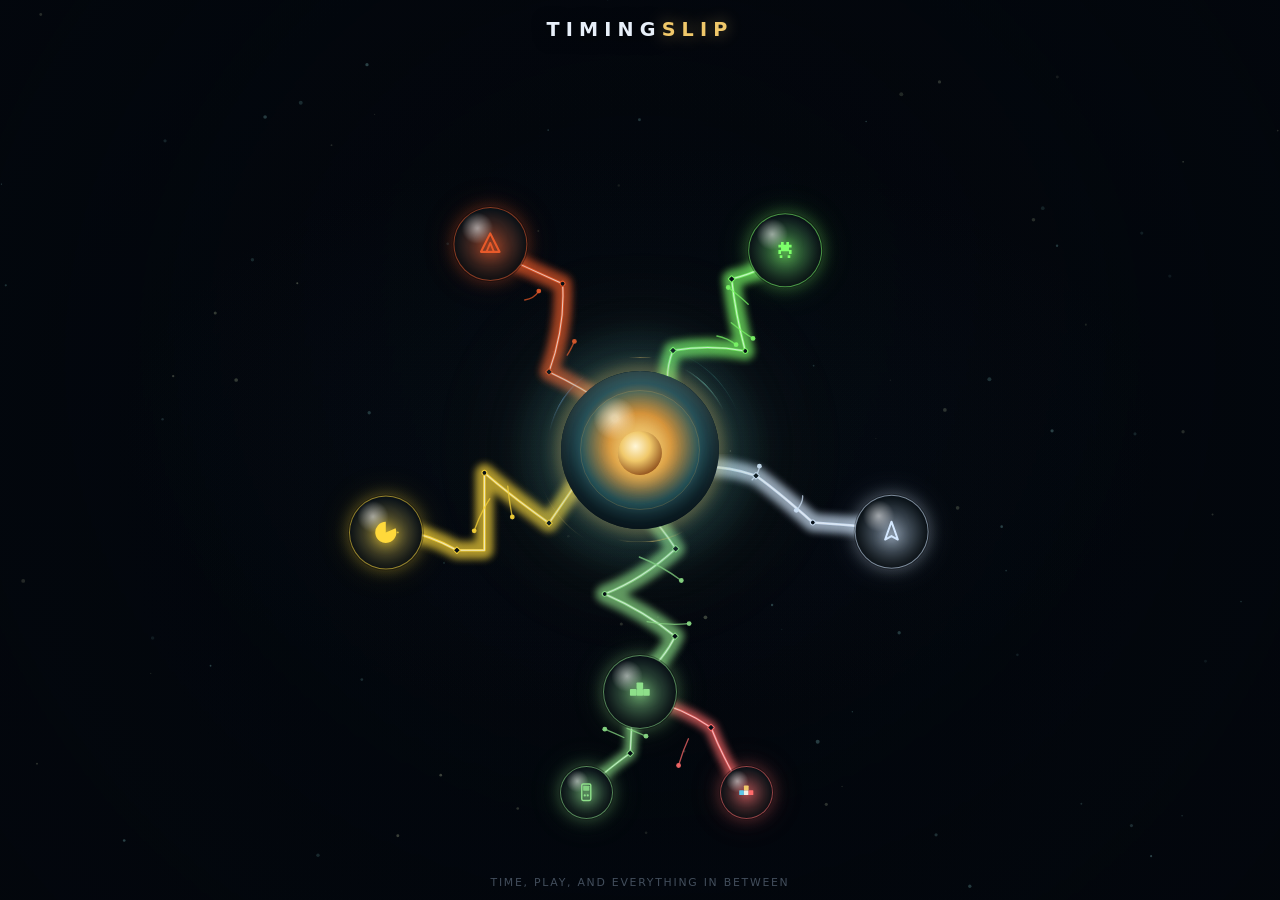
==== commit 624f97c0: "Remove Clock, Geochron, and Warp, and refresh the crawler blocks. Co-authored-by: Cursor <cursoragen" ====
--- a/living.html
+++ b/living.html
@@ -397,21 +397,6 @@
       top: calc(50% + var(--sat) * 1);
     }
 
-    .sat[data-id="geochron"] > .sat-branch[data-fork="core"] {
-      left: calc(50% + var(--sat) * 0.58);
-      top: calc(50% - var(--sat) * 1.42);
-    }
-
-    .sat[data-id="warp"] > .sat-branch[data-fork="wcore"] {
-      left: calc(50% - var(--sat) * 1.06);
-      top: calc(50% - var(--sat) * 1.56);
-    }
-
-    .sat[data-id="clock"] > .sat-branch[data-fork="busy"] {
-      left: calc(50% + var(--sat) * 0.59);
-      top: calc(50% - var(--sat) * 1.31);
-    }
-
     .sat-branch-label { display: none; }
 
     .brand h1 .ch {
@@ -1034,8 +1019,7 @@
       }
       .sat[data-id="doom"],
       .sat[data-id="pacman"],
-      .sat[data-id="invaders"],
-      .sat[data-id="warp"] { --rm: 0.9; }
+      .sat[data-id="invaders"] { --rm: 0.9; }
       .sat-branch[data-fork="gb"] {
         left: calc(50% + var(--sat) * -1);
         top: calc(50% + var(--sat) * 0.92);
@@ -1043,14 +1027,6 @@
       .sat-branch[data-fork="nes"] {
         left: calc(50% + var(--sat) * 1);
         top: calc(50% + var(--sat) * 0.92);
-      }
-      .sat[data-id="geochron"] > .sat-branch[data-fork="core"] {
-        left: calc(50% + var(--sat) * 0.72);
-        top: calc(50% - var(--sat) * 1.22);
-      }
-      .sat[data-id="warp"] > .sat-branch[data-fork="wcore"] {
-        left: calc(50% - var(--sat) * 1.18);
-        top: calc(50% - var(--sat) * 1.98);
       }
       #readout { width: min(320px, calc(100vw - 28px)); }
       @keyframes orbit {
@@ -1091,10 +1067,6 @@
       .sat-branch[data-fork="nes"] {
         left: calc(50% + var(--sat) * 1.28);
         top: calc(50% + var(--sat) * 0.22);
-      }
-      .sat[data-id="geochron"] > .sat-branch[data-fork="core"] {
-        left: calc(50% + var(--sat) * 1.05);
-        top: calc(50% - var(--sat) * 0.08);
       }
       .sat-branch-label { display: none; }
     }
@@ -1155,49 +1127,8 @@
     </div>
 
     <div class="constellation" aria-hidden="true">
-      <div class="sat sat--fork" data-id="clock"
-         style="--a:-10deg; --rm:1.02; --c:#f0c86a; --d:0.45s">
-        <span class="orb">
-          <svg viewBox="0 0 24 24" fill="none" aria-hidden="true">
-            <circle cx="12" cy="12" r="8.2" stroke="currentColor" stroke-width="1.6"/>
-            <path d="M12 7.2v5.1l3.4 2" stroke="currentColor" stroke-width="1.6" stroke-linecap="round"/>
-          </svg>
-        </span>
-        <div class="sat-branch" data-fork="busy" style="--c:#5cffd0; --d:0.62s">
-          <span class="orb">
-            <svg viewBox="0 0 24 24" fill="none" aria-hidden="true">
-              <circle cx="12" cy="12" r="7.2" stroke="currentColor" stroke-width="1.35"/>
-              <circle cx="12" cy="12" r="3.1" stroke="currentColor" stroke-width="1.15"/>
-              <path d="M12 4.4v2.1M12 17.5v2.1M4.4 12h2.1M17.5 12h2.1" stroke="currentColor" stroke-width="1.25" stroke-linecap="round"/>
-              <path d="M12 12 16.6 9.2" stroke="currentColor" stroke-width="1.25" stroke-linecap="round"/>
-              <circle cx="12" cy="12" r="1.05" fill="currentColor"/>
-            </svg>
-          </span>
-        </div>
-      </div>
-
-      <div class="sat sat--fork" data-id="geochron"
-         style="--a:40deg; --rm:1.07; --c:#5ec8e8; --d:0.56s">
-        <span class="orb">
-          <svg viewBox="0 0 24 24" fill="none" aria-hidden="true">
-            <circle cx="12" cy="12" r="8.2" stroke="currentColor" stroke-width="1.6"/>
-            <path d="M12 3.8a10 14 0 0 0 0 16.4A10 14 0 0 0 12 3.8Z" stroke="currentColor" stroke-width="1.3"/>
-            <path d="M4.2 12h15.6" stroke="currentColor" stroke-width="1.3"/>
-          </svg>
-        </span>
-        <div class="sat-branch" data-fork="core" style="--c:#ffb15a; --d:0.74s">
-          <span class="orb">
-            <svg viewBox="0 0 24 24" fill="none" aria-hidden="true">
-              <ellipse cx="12" cy="12" rx="8" ry="3.1" stroke="currentColor" stroke-width="1.45"/>
-              <ellipse cx="12" cy="12" rx="3.1" ry="8" stroke="currentColor" stroke-width="1.45"/>
-              <circle cx="12" cy="12" r="1.45" fill="currentColor"/>
-            </svg>
-          </span>
-        </div>
-      </div>
-
       <div class="sat" data-id="invaders"
-         style="--a:88deg; --rm:0.98; --c:#7dff6a; --d:0.67s">
+         style="--a:36deg; --rm:0.98; --c:#7dff6a; --d:0.67s">
         <span class="orb">
           <svg viewBox="0 0 24 24" aria-hidden="true">
             <path fill="currentColor" d="M7 8h2V6h2v2h2V6h2v2h2v2h-2v2h2v3h-2v-2H9v2H7v-3h2v-2H7V8zm2 2h2v2H9v-2zm4 0h2v2h-2v-2zM8 16h2v2H8v-2zm6 0h2v2h-2v-2z"/>
@@ -1206,7 +1137,7 @@
       </div>
 
       <div class="sat" data-id="asteroids"
-         style="--a:138deg; --rm:1.05; --c:#d4e8ff; --d:0.78s">
+         style="--a:108deg; --rm:1.05; --c:#d4e8ff; --d:0.78s">
         <span class="orb">
           <svg viewBox="0 0 24 24" fill="none" aria-hidden="true">
             <path d="M12 4.5 16.8 18l-4.8-2.6L7.2 18 12 4.5Z" stroke="currentColor" stroke-width="1.5" stroke-linejoin="round"/>
@@ -1215,7 +1146,7 @@
       </div>
 
       <div class="sat sat--fork" data-id="tetris"
-         style="--a:188deg; --rm:0.96; --c:#8ee08a; --d:0.89s">
+         style="--a:180deg; --rm:0.96; --c:#8ee08a; --d:0.89s">
         <span class="orb">
           <svg viewBox="0 0 24 24" aria-hidden="true">
             <rect x="4.5" y="10" width="5" height="5" rx="0.6" fill="currentColor"/>
@@ -1247,7 +1178,7 @@
       </div>
 
       <div class="sat" data-id="pacman"
-         style="--a:234deg; --rm:1.06; --c:#ffd93b; --d:1s">
+         style="--a:252deg; --rm:1.06; --c:#ffd93b; --d:1s">
         <span class="orb">
           <svg viewBox="0 0 24 24" aria-hidden="true">
             <path fill="currentColor" d="M12 4a8 8 0 1 0 7.4 4.9L12 12V4Z"/>
@@ -1258,32 +1189,13 @@
       </div>
 
       <div class="sat" data-id="doom"
-         style="--a:292deg; --rm:1.01; --c:#e85a2a; --d:1.11s">
+         style="--a:324deg; --rm:1.01; --c:#e85a2a; --d:1.11s">
         <span class="orb">
           <svg viewBox="0 0 24 24" fill="none" aria-hidden="true">
             <path d="M5 18 12 4l7 14H5Z" stroke="currentColor" stroke-width="1.6" stroke-linejoin="round"/>
             <path d="M9.2 18 12 11.2 14.8 18" stroke="currentColor" stroke-width="1.4" stroke-linejoin="round"/>
           </svg>
         </span>
-      </div>
-
-      <div class="sat sat--fork" data-id="warp"
-         style="--a:323deg; --rm:1.08; --c:#9ecbff; --d:1.22s">
-        <span class="orb">
-          <svg viewBox="0 0 24 24" fill="none" aria-hidden="true">
-            <rect x="4" y="6.2" width="16" height="11.6" rx="1.4" stroke="currentColor" stroke-width="1.5"/>
-            <path d="M7 10.2h5.5M8.2 13h9M9.5 15.6h6" stroke="currentColor" stroke-width="1.4" stroke-linecap="round"/>
-          </svg>
-        </span>
-        <div class="sat-branch" data-fork="wcore" style="--c:#c9a6ff; --d:1.38s">
-          <span class="orb">
-            <svg viewBox="0 0 24 24" fill="none" aria-hidden="true">
-              <rect x="8.2" y="3.2" width="7.6" height="17.6" rx="3.8" stroke="currentColor" stroke-width="1.45"/>
-              <path d="M8.2 8.2h7.6M8.2 12h7.6M8.2 15.8h7.6" stroke="currentColor" stroke-width="1.25"/>
-              <circle cx="12" cy="12" r="1.35" fill="currentColor"/>
-            </svg>
-          </span>
-        </div>
       </div>
     </div>
     <div id="life" aria-hidden="true"></div>
